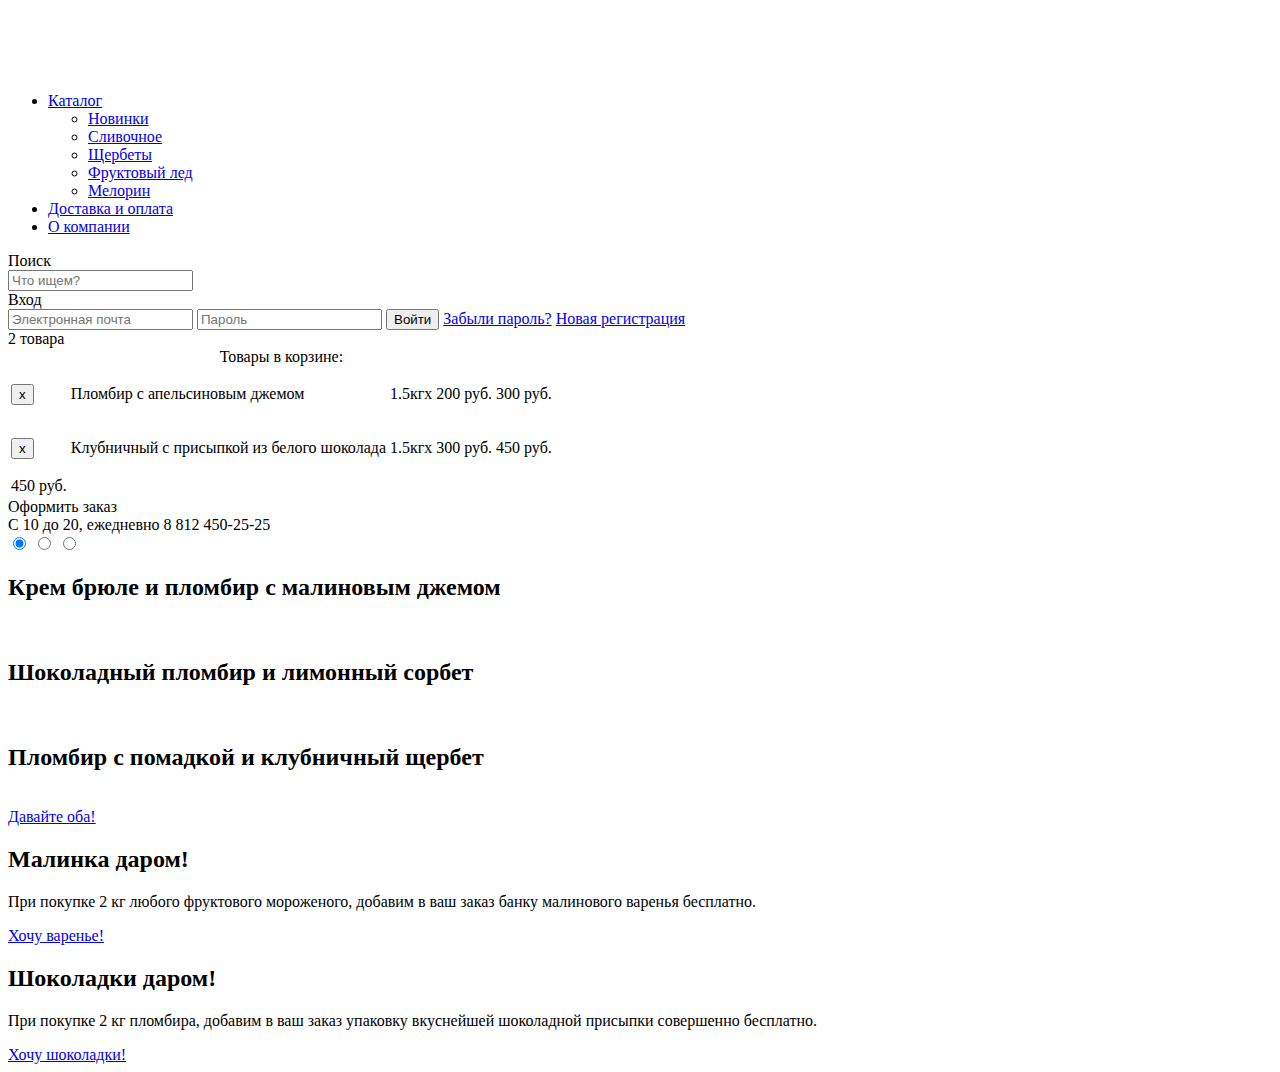
==== index.html @ b59651ff "Header" ====
<!DOCTYPE html>
<html lang="ru">
<head>

</head>
<body>
	<div class="page-wraper">
		<header class="page-header">
			<div class="page-header__logo">
				<img src="img/Logo.svg" alt="GllacyShop">
			</div>
		<nav class="main-nav">
			<ul class="main-nav__items">
				<li class="main-nav__item">
					<a href="/" class="main-nav__link">Каталог</a>
					<ul class="main-nav__popup">
						<li class="main-nav__popup-item">
							<a href="/" class="main-nav__popup-header">Новинки</a>
						</li>
						<li class="main-nav__popup-item">
							<a href="/" class="main-nav__popup-link">Сливочное</a>
						</li>
						<li class="main-nav__popup-item">
							<a href="/" class="main-nav__popup-link">Щербеты</a>
						</li>
						<li class="main-nav__popup-item">
							<a href="/" class="main-nav__popup-link">Фруктовый лед</a>
						</li>
						<li class="main-nav__popup-item">
							<a href="/" class="main-nav__popup-link">Мелорин</a>
						</li>
					</ul>
				</li>
				<li class="main-nav__item">
					<a href="/" class="main-nav__link">Доставка и оплата</a>
				</li>
				<li class="main-nav__item">
					<a href="/" class="main-nav__link">О компании</a>
				</li>
			</ul>
		</nav>

			<div class="page-header__search">
				<span class="page-header__search-label">Поиск
				</span>
				<form class="page-header__search-form" action="/" method="get">
					<input type="text" name="search-query" placeholder="Что ищем?">
				</form>
			</div>

			<div class="page-header__user">
				<div class="page-header__user-login">
					<span class="page-heade__user-label">Вход</span>
					<form class="page-header__login-form" action="/" method="post">
						<input type="email" name="email" placeholder="Электронная почта">
						<input type="password" name="password" placeholder="Пароль">
						<input class="btn page-header__login-button" type="submit" value="Войти">
						<a href="#" class="page-header__login-link">Забыли пароль?</a>
						<a href="#" class="page-header__login-link">Новая регистрация</a>
					</form>
				</div>
				<div class="page-header__user-basket">
					<span class="page-header__basket-label">2 товара</span>
					<form class="page-header__basket-form" action="/" method="post">
						<table class="page-header__basket-items">
							<caption>Товары в корзине:</caption>
							<tbody>
								<tr class="page-header__basket-item">
									<td>
										<button class="btn page-header__item-remove-btn">x</button>
									</td>
									<td>
										<p class="page-header__item-desc">Пломбир с апельсиновым джемом</p>
									</td>
									<td>
										<span class="page-header__item-amount">1.5кг</span>x
										<span class = "page-header__item-price">200 руб.</span>
									</td>
									<td class="page-header__item-sum">300 руб.</td>
								</tr>
								<tr class="page-header__basket-item">
									<td>
										<button class="btn page-header__item-remove-btn">x</button>
									</td>
									<td>
										<p class="page-header__item-desc">Клубничный с присыпкой из белого шоколада</p>
									</td>
									<td>
										<span class="page-header__item-amount">1.5кг</span>x
										<span class = "page-header__item-price">300 руб.</span>
									</td>
									<td class="page-header__item-sum">450 руб.</td>
								</tr>
							</tbody>
							<tfoot>
								<tr>
								<td>
									<span class="page-header__item-total">
										450 руб.
									</span>
								</td>
								</tr>
							</tfoot>
						</table>
						<a class="btn page-header__basket-btn">Оформить заказ</a>
					</form>
				</div>
			</div>
			<div class="page-header__contacts">	
			<span class="page-header__contacts-schedule">С 10 до 20, ежедневно</span>
			<span class="page-header__contacts-phone">8 812 450-25-25</span>
			</div>
			
		</header>
		<main class="page-content">
			<div class="promo-slider">
				<input type="radio" name="promo-slider__toogle" id="btn-1" value="0" checked>
				<input type="radio" name="promo-slider__toogle" id="btn-2" value="1">
				<input type="radio" name="promo-slider__toogle" id="btn-3" value="2">
				<div class="page-slider__controls">
					<label for="btn-1"></label>
					<label for="btn-2"></label>
					<label for="btn-3"></label>
				</div>
			<div class="promo-slider__items">
				<div class="promo-slider__item">
					<h2>Крем брюле и пломбир с малиновым джемом</h2>
					<img src="/" alt="">
				</div>
				<div class="promo-slider__item">
					<h2>Шоколадный пломбир и лимонный сорбет</h2>
					<img src="/" alt="">
				</div>
				<div class="promo-slider__item">
					<h2>Пломбир с помадкой и клубничный щербет</h2>
					<img src="/" alt="">
				</div>
				<a href="#" class="btn promo-slider__btn"> Давайте оба!</a>
				</div>
			</div>
			<section class="promo-cards">
				<div class="promo-cards__item">
				<h2 class="promo-cards__title">Малинка даром!</h2>
					<p class="promo-cards__content">При покупке 2 кг любого фруктового мороженого, добавим в ваш заказ банку малинового варенья бесплатно.</p>
					<a href="/" class="btn promo-cards__link">Хочу варенье!</a>
				</div>
				<div class="promo-cards__item">
					<h2 class="promo-cards__title">Шоколадки даром!</h2>
					<p class="promo-cards__content">При покупке 2 кг пломбира, добавим в ваш заказ упаковку вкуснейшей шоколадной присыпки совершенно бесплатно.</p>
					<a href="/" class="btn promo-cards__link">Хочу шоколадки!</a>
				</div>
				</section>
				<section class="promo-hits">
					<div class="promo-hits__item"></div>
					<div class="promo-hits__item"></div>
					<div class="promo-hits__item"></div>
					<div class="promo-hits__item"></div>
				</section>

		</main>
		<footer class="page-footer"></footer>
	</div>
	
</body>
</html>
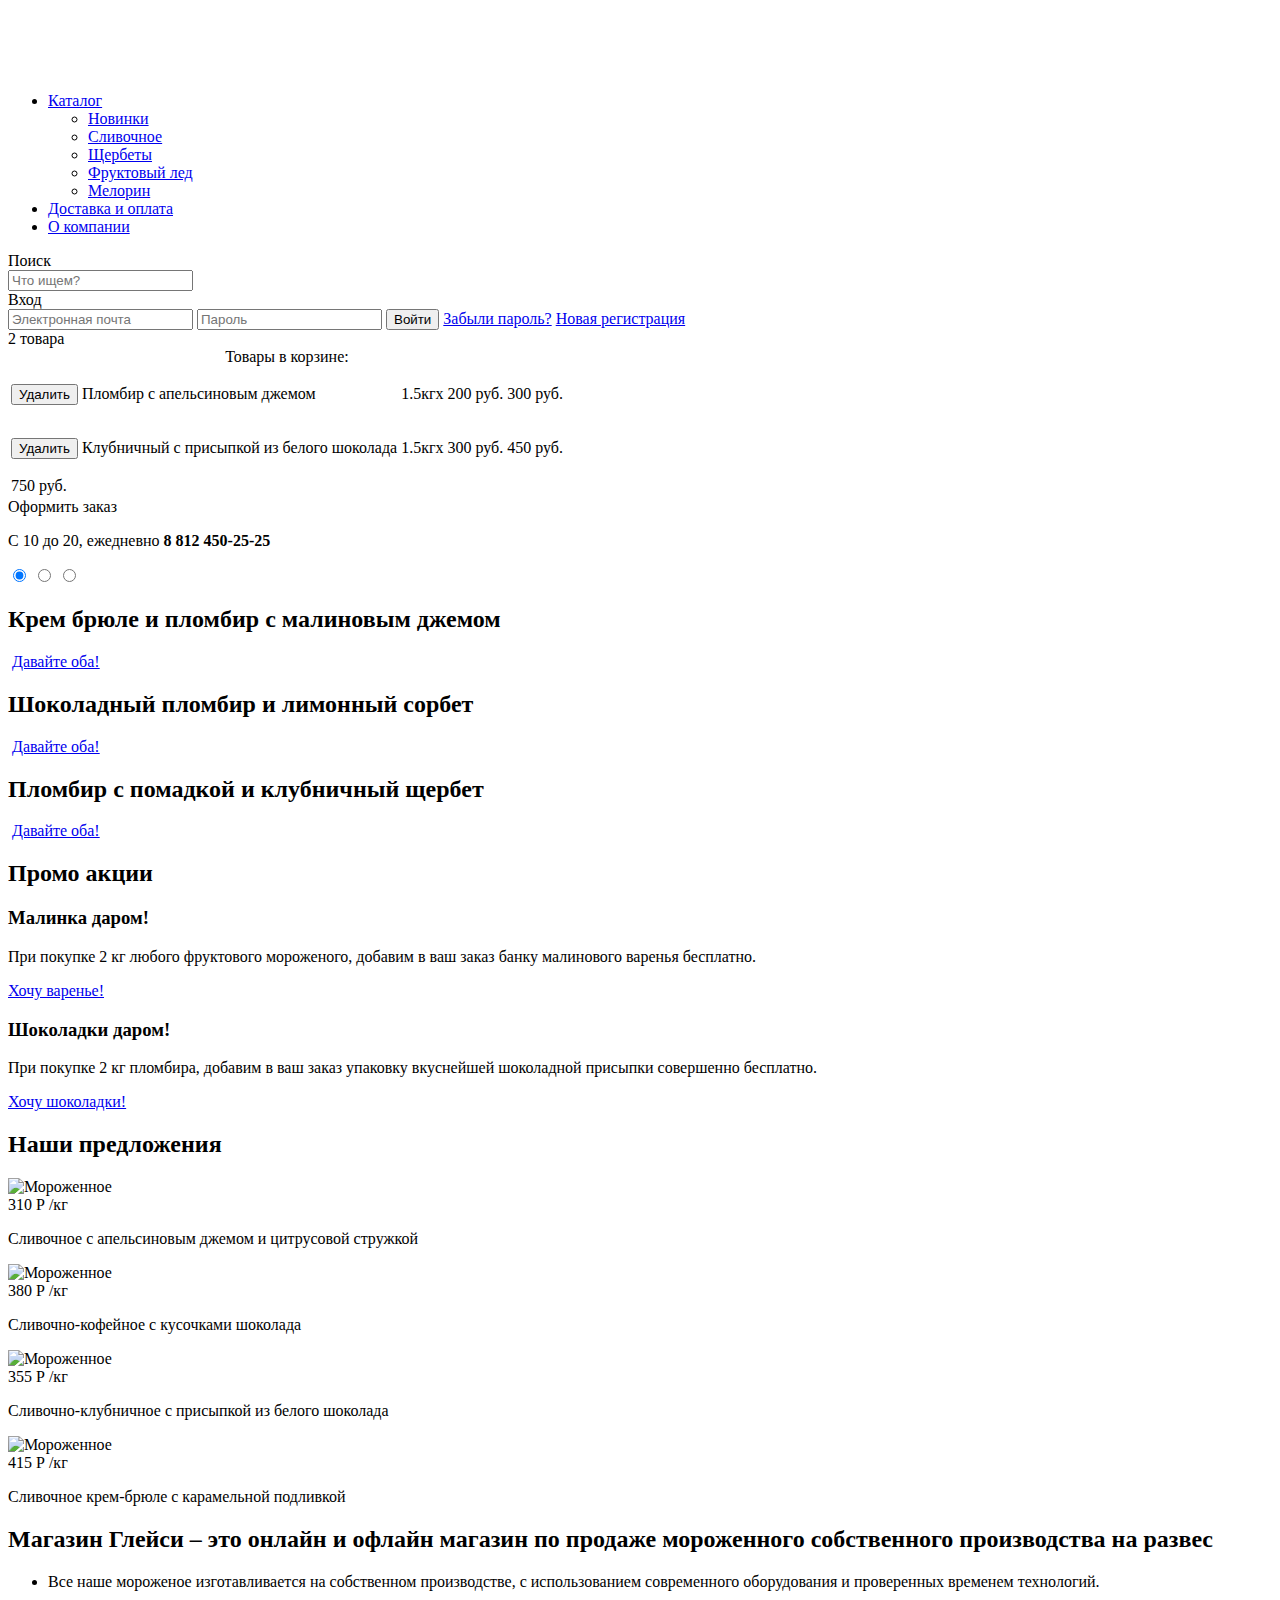
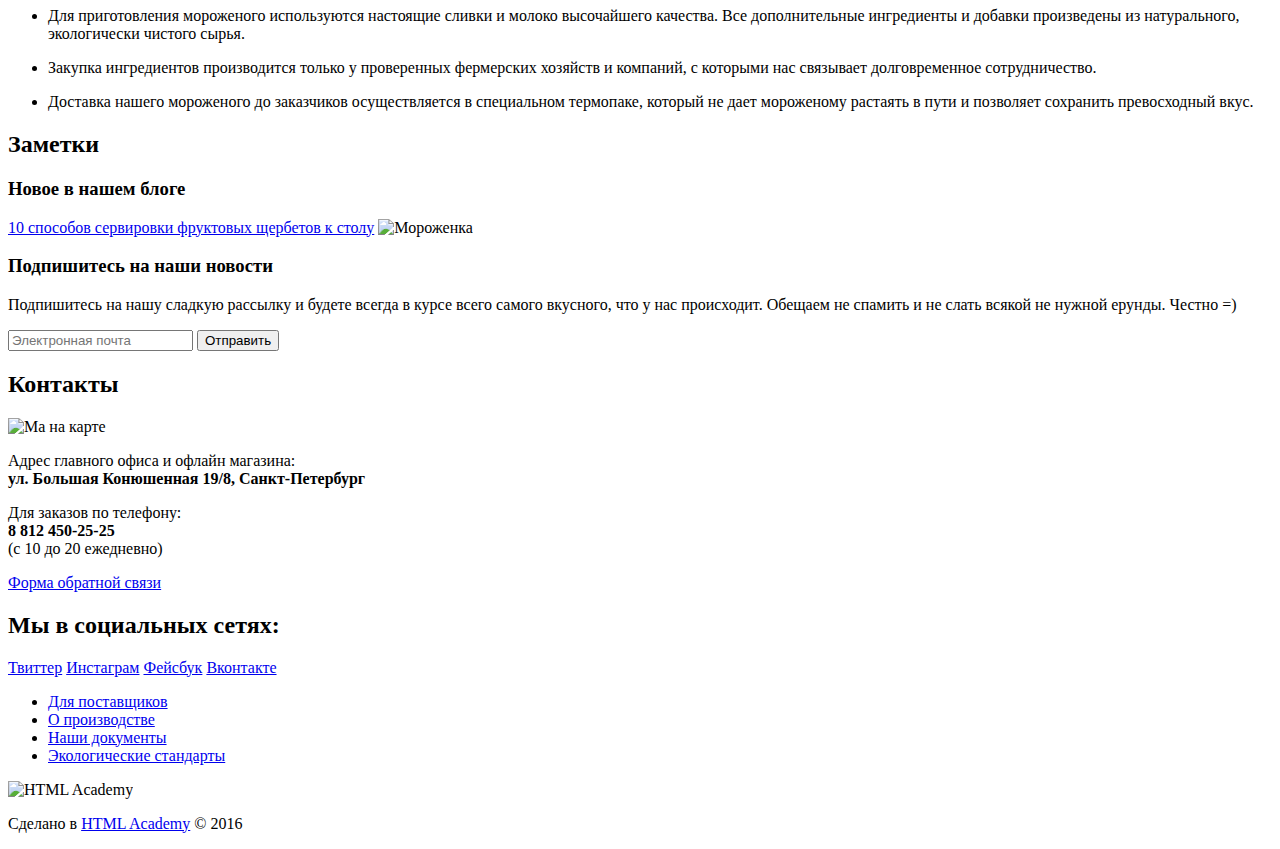
==== commit 5a9f50f8: "Сверстана главная страница" ====
--- a/index.html
+++ b/index.html
@@ -43,7 +43,7 @@
 			<div class="page-header__search">
 				<span class="page-header__search-label">Поиск
 				</span>
-				<form class="page-header__search-form" action="/" method="get">
+				<form class="page-header__search-form" id="search-form" action="/" method="get">
 					<input type="text" name="search-query" placeholder="Что ищем?">
 				</form>
 			</div>
@@ -51,7 +51,7 @@
 			<div class="page-header__user">
 				<div class="page-header__user-login">
 					<span class="page-heade__user-label">Вход</span>
-					<form class="page-header__login-form" action="/" method="post">
+					<form class="page-header__login-form" id="login-form" action="/" method="post">
 						<input type="email" name="email" placeholder="Электронная почта">
 						<input type="password" name="password" placeholder="Пароль">
 						<input class="btn page-header__login-button" type="submit" value="Войти">
@@ -61,13 +61,14 @@
 				</div>
 				<div class="page-header__user-basket">
 					<span class="page-header__basket-label">2 товара</span>
-					<form class="page-header__basket-form" action="/" method="post">
+						<div class="page-header__basket-popup">
+					
 						<table class="page-header__basket-items">
-							<caption>Товары в корзине:</caption>
+							<caption class="visually-hidden">Товары в корзине:</caption>
 							<tbody>
 								<tr class="page-header__basket-item">
 									<td>
-										<button class="btn page-header__item-remove-btn">x</button>
+										<button class="btn page-header__item-remove-btn">Удалить</button>
 									</td>
 									<td>
 										<p class="page-header__item-desc">Пломбир с апельсиновым джемом</p>
@@ -80,7 +81,7 @@
 								</tr>
 								<tr class="page-header__basket-item">
 									<td>
-										<button class="btn page-header__item-remove-btn">x</button>
+										<button class="btn page-header__item-remove-btn">Удалить</button>
 									</td>
 									<td>
 										<p class="page-header__item-desc">Клубничный с присыпкой из белого шоколада</p>
@@ -94,21 +95,23 @@
 							</tbody>
 							<tfoot>
 								<tr>
-								<td>
+								<td colspan = "4">
 									<span class="page-header__item-total">
-										450 руб.
+										750 руб.
 									</span>
 								</td>
 								</tr>
 							</tfoot>
 						</table>
-						<a class="btn page-header__basket-btn">Оформить заказ</a>
-					</form>
-				</div>
-			</div>
+						<a class="btn page-header__basket-btn" hred="/">Оформить заказ</a>
+					</div>
+				</div>
+			</div>
+
+
+
 			<div class="page-header__contacts">	
-			<span class="page-header__contacts-schedule">С 10 до 20, ежедневно</span>
-			<span class="page-header__contacts-phone">8 812 450-25-25</span>
+			<p>С 10 до 20, ежедневно <b>8 812 450-25-25</b></p>
 			</div>
 			
 		</header>
@@ -126,40 +129,172 @@
 				<div class="promo-slider__item">
 					<h2>Крем брюле и пломбир с малиновым джемом</h2>
 					<img src="/" alt="">
+					<a href="#" class="btn promo-slider__btn">Давайте оба!</a>
 				</div>
 				<div class="promo-slider__item">
 					<h2>Шоколадный пломбир и лимонный сорбет</h2>
 					<img src="/" alt="">
+					<a href="#" class="btn promo-slider__btn">Давайте оба!</a>
 				</div>
 				<div class="promo-slider__item">
 					<h2>Пломбир с помадкой и клубничный щербет</h2>
 					<img src="/" alt="">
-				</div>
-				<a href="#" class="btn promo-slider__btn"> Давайте оба!</a>
-				</div>
-			</div>
-			<section class="promo-cards">
-				<div class="promo-cards__item">
-				<h2 class="promo-cards__title">Малинка даром!</h2>
-					<p class="promo-cards__content">При покупке 2 кг любого фруктового мороженого, добавим в ваш заказ банку малинового варенья бесплатно.</p>
-					<a href="/" class="btn promo-cards__link">Хочу варенье!</a>
-				</div>
-				<div class="promo-cards__item">
-					<h2 class="promo-cards__title">Шоколадки даром!</h2>
-					<p class="promo-cards__content">При покупке 2 кг пломбира, добавим в ваш заказ упаковку вкуснейшей шоколадной присыпки совершенно бесплатно.</p>
-					<a href="/" class="btn promo-cards__link">Хочу шоколадки!</a>
+					<a href="#" class="btn promo-slider__btn">Давайте оба!</a>
+				</div>
+			
+				</div>
+			</div>
+
+
+			<section class="promo-cards clearfix">
+				<h2 class="visually-hidden">Промо акции</h2>
+
+				<div class="promo-cards__item promo-cards__item--left promo-cards__item--razz">
+					<div class="promo-cards__item-wrap">
+						<h3>Малинка даром!</h3>
+						<p class="promo-cards__content">При покупке 2 кг любого фруктового мороженого, добавим в ваш заказ банку малинового варенья бесплатно.</p>
+						<a href="/" class="btn promo-cards__link">Хочу варенье!</a>
+					</div>
+				</div>
+				<div class="promo-cards__item promo-cards__item--right promo-cards__item--chcolate">
+					<div class="promo-cards__item-wrap">
+						<h3>Шоколадки даром!</h3>
+						<p class="promo-cards__content">При покупке 2 кг пломбира, добавим в ваш заказ упаковку вкуснейшей шоколадной присыпки совершенно бесплатно.</p>
+						<a href="/" class="btn promo-cards__link">Хочу шоколадки!</a>
+					</div>
 				</div>
 				</section>
 				<section class="promo-hits">
-					<div class="promo-hits__item"></div>
-					<div class="promo-hits__item"></div>
-					<div class="promo-hits__item"></div>
-					<div class="promo-hits__item"></div>
-				</section>
-
+					<h2 class="visually-hidden">Наши предложения</h2>
+					<div class="promo-hits__item promo-hits__item--hit">
+						<div class="promo-hits__img-wrap">
+							<img src="/" alt="Мороженное">
+						</div>
+						<div class="promo-hits__price">
+							<span class="promo-hits__cost">310 Р</span>
+							<span class="promo-hits__amount">/кг</span>
+							<p>Сливочное с апельсиновым джемом и цитрусовой стружкой</p>
+						</div>
+					</div>
+
+					<div class="promo-hits__item promo-hits__item--hit">
+						<div class="promo-hits__img-wrap">
+							<img src="/" alt="Мороженное">
+						</div>
+						<div class="promo-hits__price">
+							<span class="promo-hits__cost">380 Р</span>
+							<span class="promo-hits__amount">/кг</span>
+							<p>Сливочно-кофейное с кусочками шоколада</p>
+						</div>
+					</div>
+
+					<div class="promo-hits__item promo-hits__item--hit">
+						<div class="promo-hits__img-wrap">
+							<img src="/" alt="Мороженное">
+						</div>
+						<div class="promo-hits__price">
+							<span class="promo-hits__cost">355 Р</span>
+							<span class="promo-hits__amount">/кг</span>
+							<p>Сливочно-клубничное с присыпкой из белого шоколада</p>
+						</div>
+					</div>
+
+					<div class="promo-hits__item promo-hits__item--hit">
+						<div class="promo-hits__img-wrap">
+							<img src="/" alt="Мороженное">
+						</div>
+						<div class="promo-hits__price">
+							<span class="promo-hits__cost">415 Р</span>
+							<span class="promo-hits__amount">/кг</span>
+							<p>Сливочное крем-брюле с карамельной подливкой</p>
+						</div>
+					</div>
+				</section>
+				<section class="about-shop">
+					<h2>Магазин Глейси – это онлайн и офлайн магазин по продаже мороженного собственного производства на развес</h2>
+					<ul class="about-shop__items">
+						<li class="about-shop__item about-shop__item--icecream">
+							<p>Все наше мороженое изготавливается на собственном производстве, с использованием современного оборудования и проверенных временем технологий.</p>
+						</li>
+						<li class="about-shop__item about-shop__item--leaf">
+							<p>Для приготовления мороженого используются настоящие сливки и молоко высочайшего качества. Все дополнительные ингредиенты и добавки произведены из натурального, экологически чистого сырья. </p>
+						</li>
+						<li class="about-shop__item about-shop__item--cow">
+							<p>Закупка ингредиентов  производится только у проверенных фермерских хозяйств и компаний, с которыми нас связывает долговременное сотрудничество.</p>
+						</li>
+						<li class="about-shop__item about-shop__item--temp">
+							<p>Доставка нашего мороженого до заказчиков осуществляется в специальном термопаке, который не дает мороженому растаять в пути и позволяет сохранить превосходный вкус.</p>
+						</li>
+						
+					</ul>
+					
+				</section>
+				<section class="notes clearfix">
+					<h2 class="visually-hidden">Заметки</h2>
+					<div class="notes__note-item notes__note-item--left">
+						<h3 class="notes__note-title">Новое в нашем блоге</h3>
+							<a class="notes__note-link" href="/">10 способов сервировки фруктовых щербетов к столу</a>
+							<img class="notes__note-img" src="/" alt="Мороженка">
+					</div>
+					<div class="notes__note-item notes__note-item--right notes__note-item--subscribe">
+						<div class="notes__item-wrap">
+							<form class="notes__subscribe-form" id="subscribe-form" action="/" method="get">
+								<h3 class="notes__note-title visually-hidden">Подпишитесь на наши новости</h3>
+									<p>Подпишитесь на нашу сладкую рассылку и будете всегда в курсе всего самого вкусного, что у нас происходит. Обещаем не спамить и не слать всякой не нужной ерунды. Честно =)</p>
+									<input type="email" name="email" placeholder="Электронная почта">
+									<input class="btn notes__subscribe-btn" type="submit" value="Отправить">
+							</form>
+						</div>
+					</div>
+				</section>
+				<section class="contacts">
+				<h2 class="visually-hidden">Контакты</h2>
+					<img class="contacts__map" src="/" alt="Ма на карте">
+					<div class="contacts__address">
+						<p>Адрес главного офиса и офлайн магазина:<br>
+						<b>ул. Большая Конюшенная 19/8, Санкт-Петербург</b>
+						</p>
+						<p>Для заказов по телефону:<br>
+						<b>8 812 450-25-25</b><br>
+						(с 10 до 20 ежедневно)
+						</p>
+						<a class="btn contacts__address-btn" href="/">Форма обратной связи</a>
+						</div>
+				</section>
 		</main>
-		<footer class="page-footer"></footer>
-	</div>
-	
-</body>
+		<footer class="page-footer">
+			<section class="social">
+				<h2 class="visually-hidden">Мы в социальных сетях:</h2>
+					<a class="social__btn social__btn--tw" href="http://twitter.com">Твиттер</a>
+					<a class="social__btn social__btn--inst" href="https://www.instagram.com">Инстаграм</a>
+					<a class="social__btn social__btn--fb" href="http://facebook.com">Фейсбук</a>
+					<a class="social__btn social__btn--vk" href="http://vk.com">Вконтакте</a>
+			</section>
+				<div class="page-footer__nav">
+					<ul class="page-footer__nav-items">
+						<li class="page-footer__nav-item page-footer__nav-item--partners">
+							<a href="#">Для поставщиков</a>
+						</li>
+						<li class="page-footer__nav-item">
+							<a href="#">О производстве</a>
+						</li>
+						<li class="page-footer__nav-item">
+							<a href="#">Наши документы</a>
+						</li>
+						<li class="page-footer__nav-item">
+							<a href="#">Экологические стандарты</a>
+						</li>
+					</ul>
+				</div>
+				<div class="page-footer__copyright">
+					<img class="page-footer__copyright-logo" src="/" alt="HTML Academy">
+						<p>
+						Сделано в <a href="https://htmlacademy.ru">HTML Academy</a> © 2016
+						</p>
+				</div>
+
+		</footer>
+		</div>
+							
+	</body>
 </html>
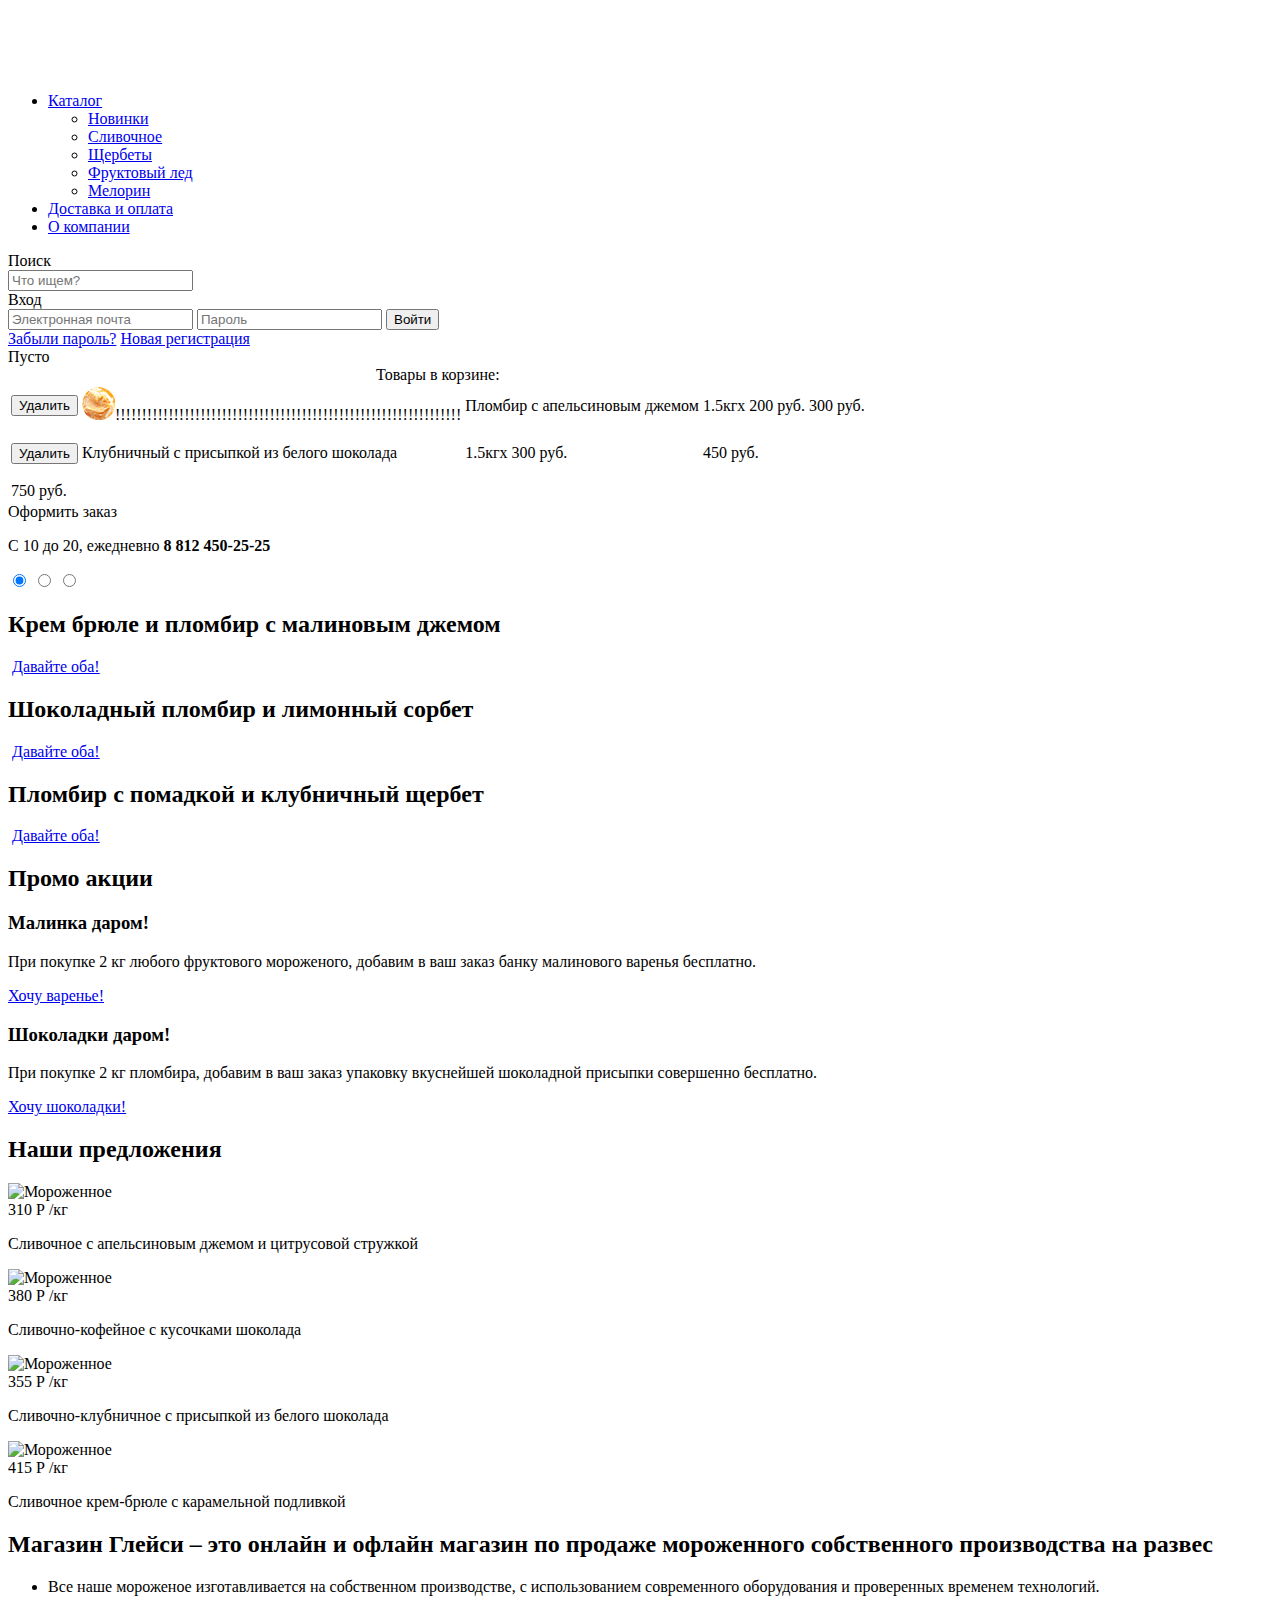
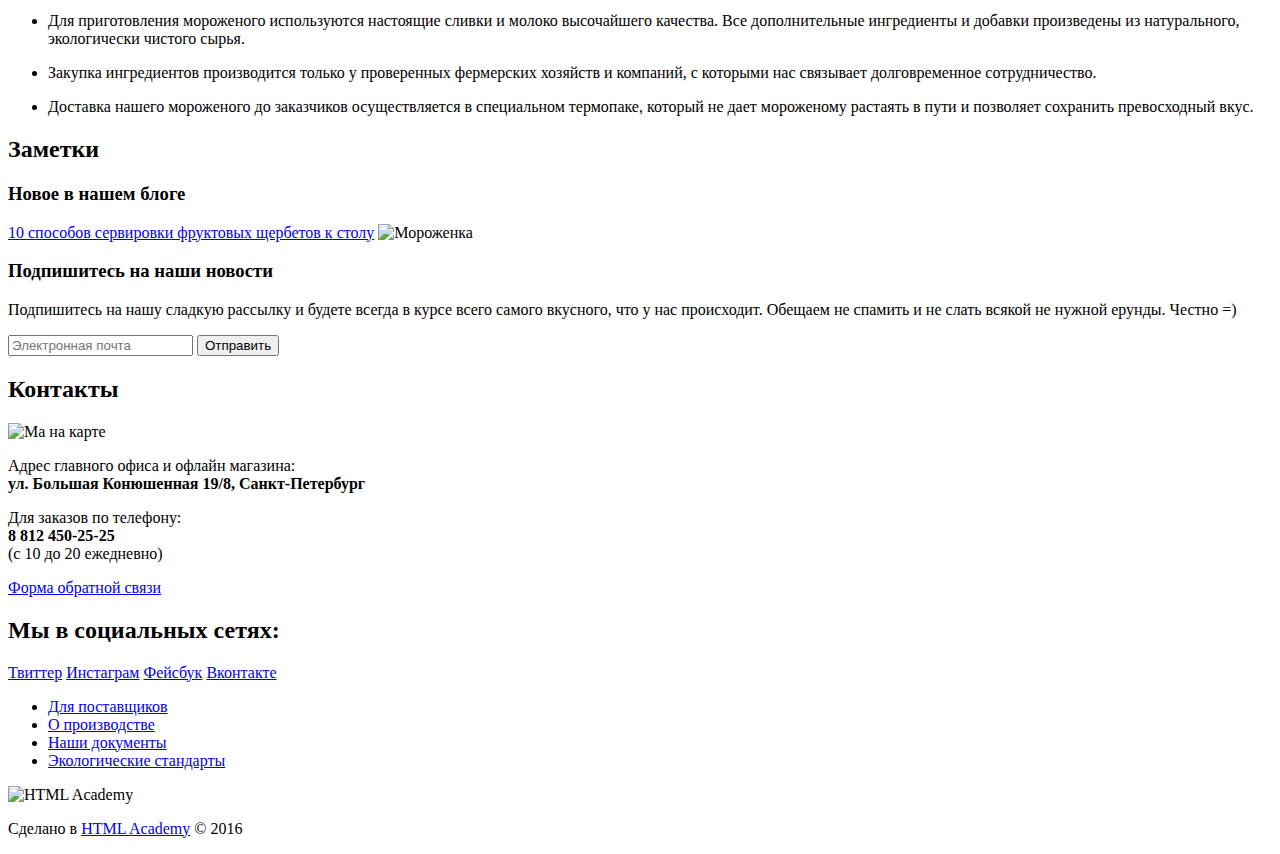
==== commit 7e420ec6: "Правки в index" ====
--- a/index.html
+++ b/index.html
@@ -1,7 +1,9 @@
 <!DOCTYPE html>
 <html lang="ru">
 <head>
-
+	<meta charset="utf-8">
+	<title>Gllacy</title>
+	<link rel="stylesheet" href="css/style.css">
 </head>
 <body>
 	<div class="page-wraper">
@@ -12,7 +14,7 @@
 		<nav class="main-nav">
 			<ul class="main-nav__items">
 				<li class="main-nav__item">
-					<a href="/" class="main-nav__link">Каталог</a>
+					<a href="/catalog.html" class="main-nav__link">Каталог</a>
 					<ul class="main-nav__popup">
 						<li class="main-nav__popup-item">
 							<a href="/" class="main-nav__popup-header">Новинки</a>
@@ -50,29 +52,31 @@
 
 			<div class="page-header__user">
 				<div class="page-header__user-login">
-					<span class="page-heade__user-label">Вход</span>
-					<form class="page-header__login-form" id="login-form" action="/" method="post">
+					<span class="page-header__label page-header__label--login">Вход</span>
+					<form class="login-form" id="login-form" action="/" method="post">
 						<input type="email" name="email" placeholder="Электронная почта">
 						<input type="password" name="password" placeholder="Пароль">
-						<input class="btn page-header__login-button" type="submit" value="Войти">
-						<a href="#" class="page-header__login-link">Забыли пароль?</a>
-						<a href="#" class="page-header__login-link">Новая регистрация</a>
+						<input class="btn" type="submit" value="Войти">
+						<div class="login-form__link-items">
+						<a class="login-form__link-item" href="#">Забыли пароль?</a>
+						<a class="login-form__link-item" href="#">Новая регистрация</a>
+						</div>
 					</form>
 				</div>
 				<div class="page-header__user-basket">
-					<span class="page-header__basket-label">2 товара</span>
+					<span class="page-header__label page-header__label--basket">Пусто</span>
 						<div class="page-header__basket-popup">
-					
-						<table class="page-header__basket-items">
+						<table class="basket-table">
 							<caption class="visually-hidden">Товары в корзине:</caption>
 							<tbody>
-								<tr class="page-header__basket-item">
-									<td>
-										<button class="btn page-header__item-remove-btn">Удалить</button>
-									</td>
-									<td>
-										<p class="page-header__item-desc">Пломбир с апельсиновым джемом</p>
-									</td>
+								<tr class="basket-table__item">
+									<td class="basket-table__col-control">
+										<button class="basket-table__btn basket-table__btn--remove">Удалить</button>
+									</td>
+									<td class="basket-table__col-preview">
+										<img src="img/basket-icon-1.jpg" alt="Пломбир с апельсиновым джемом">!!!!!!!!!!!!!!!!!!!!!!!!!!!!!!!!!!!!!!!!!!!!!!!!!!!!!!!!!!!!!!!!!
+									</td>
+									<td class="basket-table__col-label">Пломбир с апельсиновым джемом</td>
 									<td>
 										<span class="page-header__item-amount">1.5кг</span>x
 										<span class = "page-header__item-price">200 руб.</span>
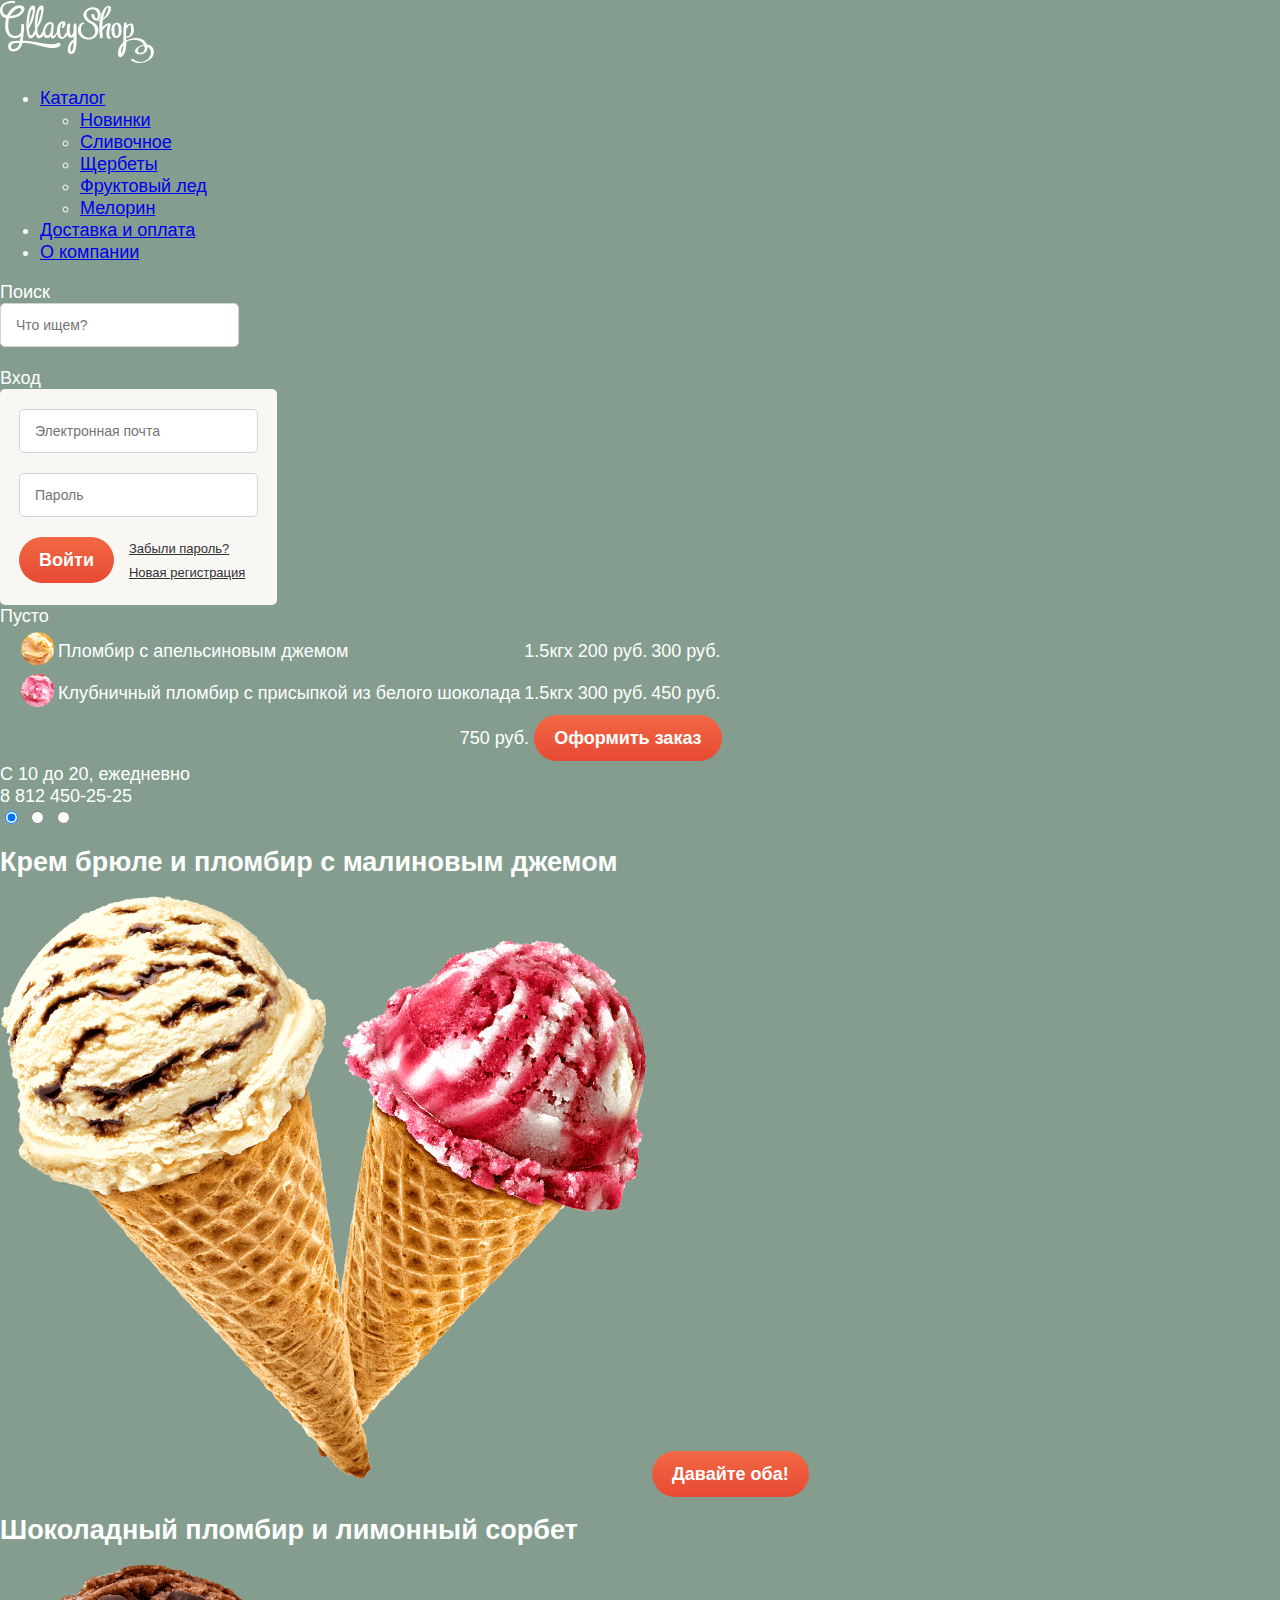
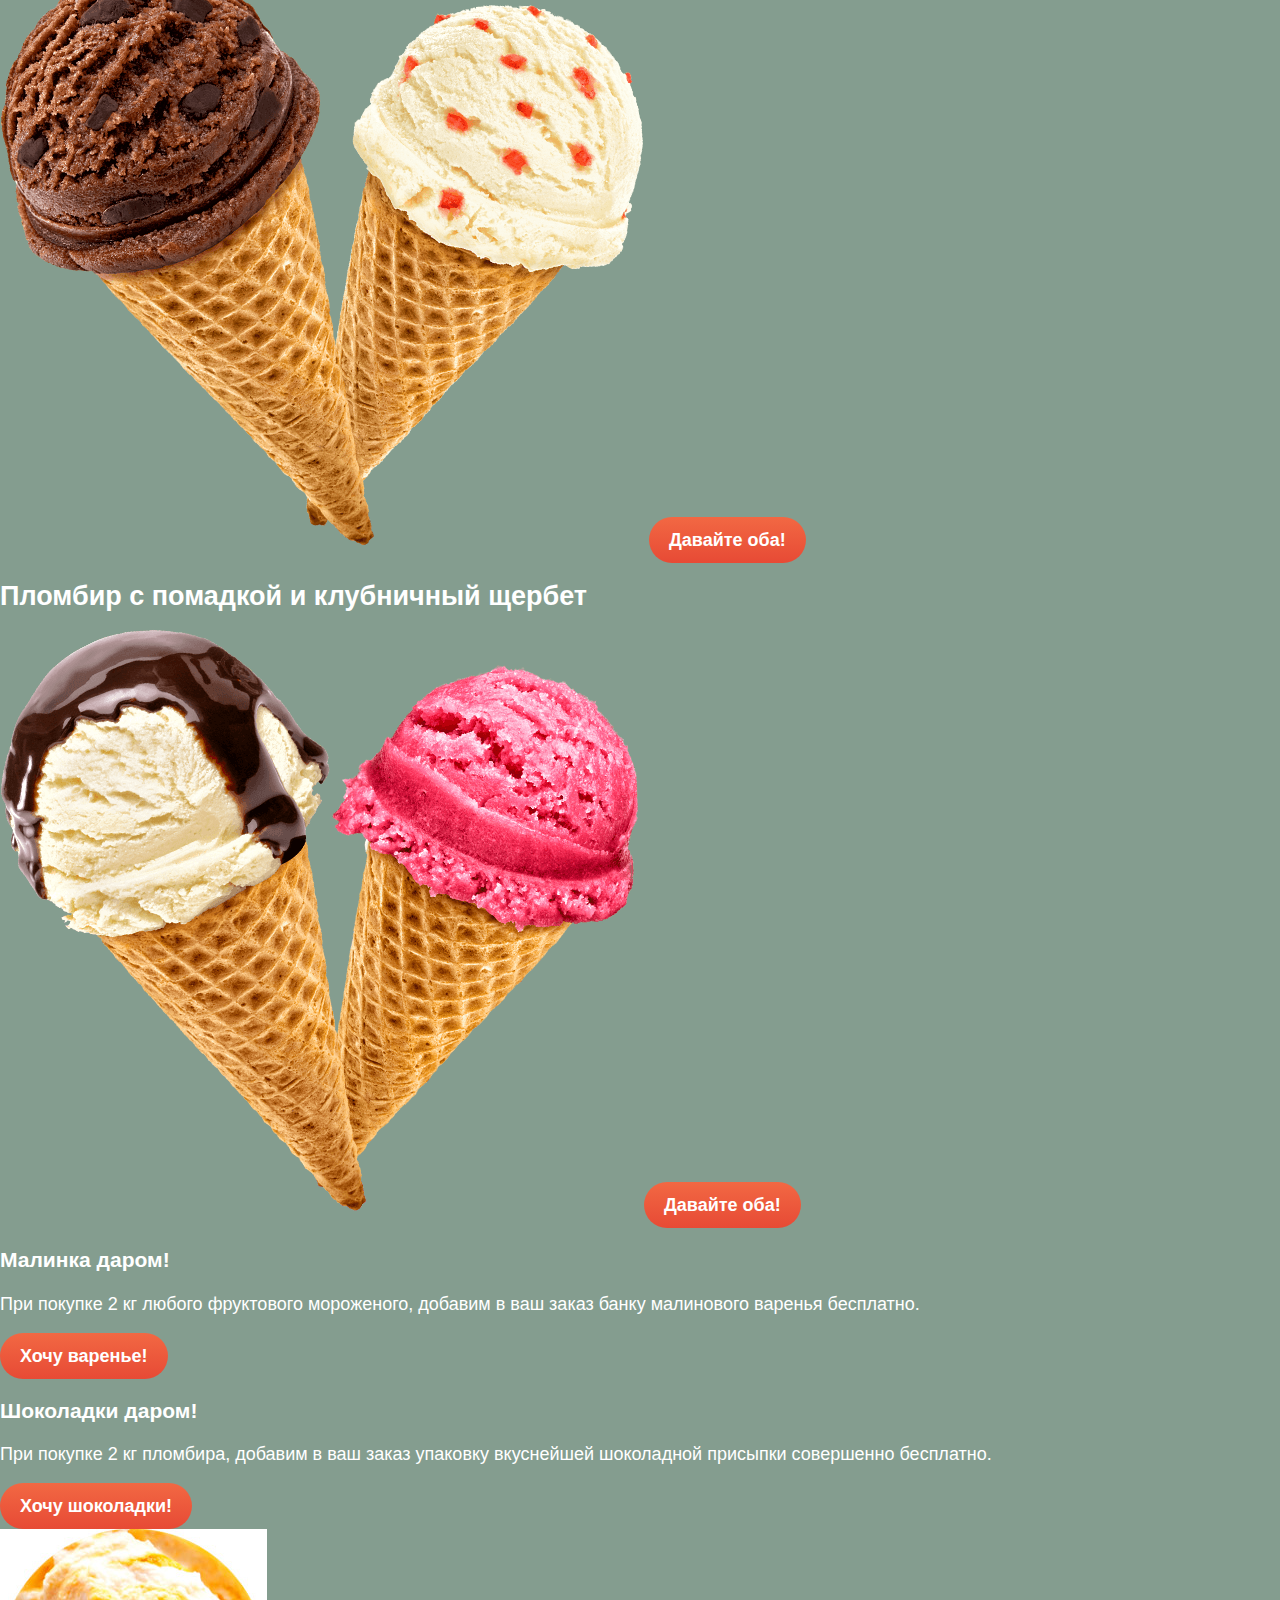
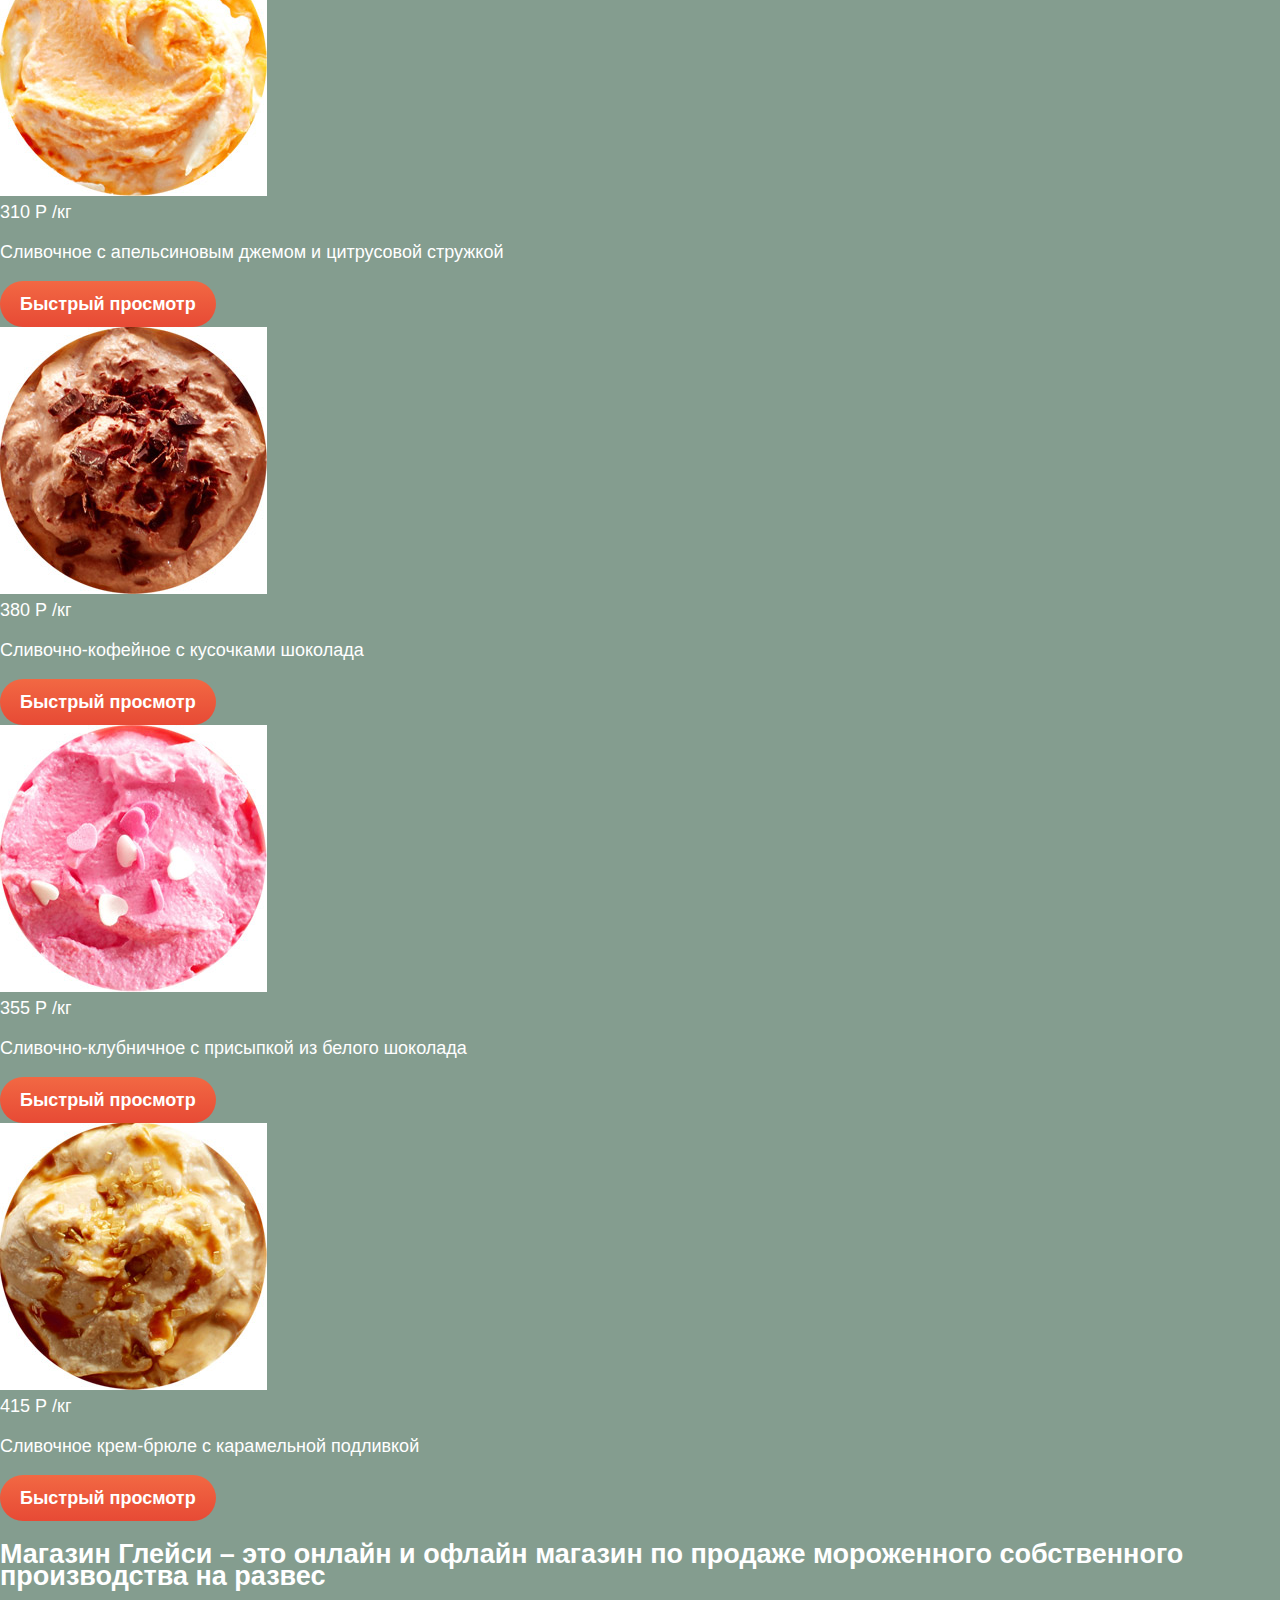
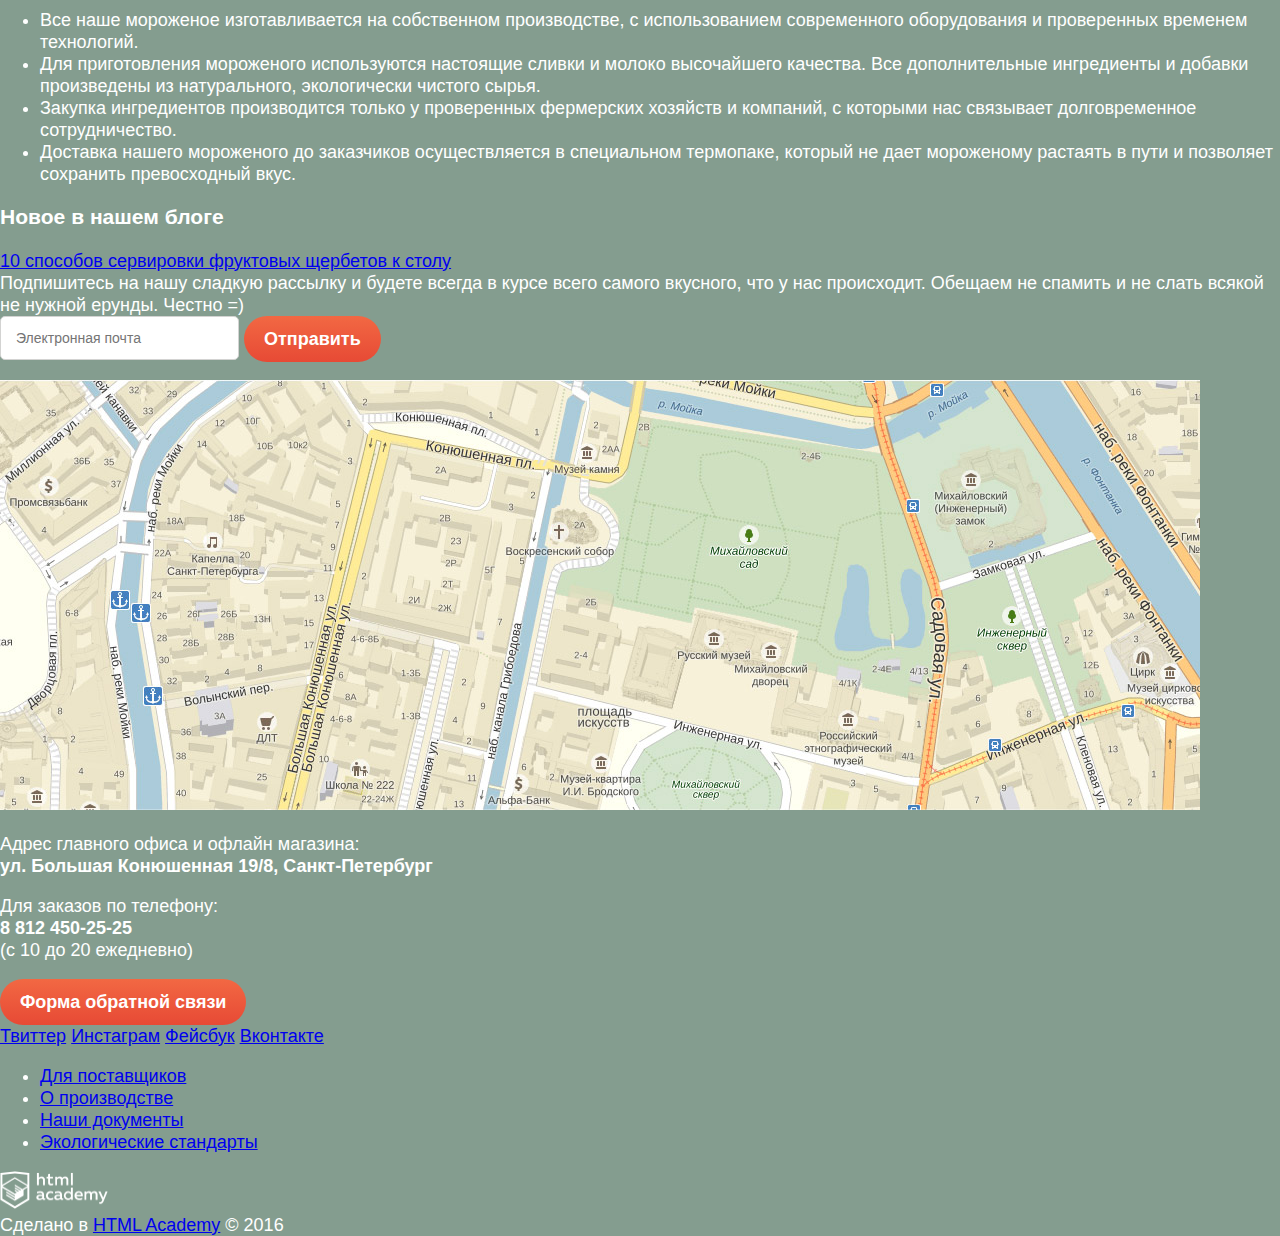
==== commit 0f27a7d1: "style.css" ====
--- a/index.html
+++ b/index.html
@@ -74,40 +74,48 @@
 										<button class="basket-table__btn basket-table__btn--remove">Удалить</button>
 									</td>
 									<td class="basket-table__col-preview">
-										<img src="img/basket-icon-1.jpg" alt="Пломбир с апельсиновым джемом">!!!!!!!!!!!!!!!!!!!!!!!!!!!!!!!!!!!!!!!!!!!!!!!!!!!!!!!!!!!!!!!!!
+										<img src="img/basket-icon-1.png" alt="Пломбир с апельсиновым джемом">
 									</td>
 									<td class="basket-table__col-label">Пломбир с апельсиновым джемом</td>
-									<td>
-										<span class="page-header__item-amount">1.5кг</span>x
-										<span class = "page-header__item-price">200 руб.</span>
-									</td>
-									<td class="page-header__item-sum">300 руб.</td>
+									<td class="basket-table__col-price">
+										<span class="basket-table__amount">1.5кг</span>x
+										<span class = "basket-table__price">200 руб.</span>
+									</td>
+									<td class="basket-table__col-sum">
+										<span class="basket-table__sum">300 руб.</span>
+									</td>
 								</tr>
-								<tr class="page-header__basket-item">
-									<td>
-										<button class="btn page-header__item-remove-btn">Удалить</button>
-									</td>
-									<td>
-										<p class="page-header__item-desc">Клубничный с присыпкой из белого шоколада</p>
-									</td>
-									<td>
-										<span class="page-header__item-amount">1.5кг</span>x
-										<span class = "page-header__item-price">300 руб.</span>
-									</td>
-									<td class="page-header__item-sum">450 руб.</td>
+								<tr class="basket-table__item">
+									<td class="basket-table__col-control">
+										<button class="basket-table__btn basket-table__btn--remove">Удалить</button>
+									</td>
+
+									<td class="basket-table__col-preview">
+										<img src="img/basket-icon-2.png" alt="Клубничный пломбир с присыпкой из белого шоколада">
+									</td>
+									<td class="basket-table__col-label">
+										Клубничный пломбир с присыпкой из белого шоколада
+									</td>
+									<td class="basket-table__col-price">
+										<span class="basket-table__amount">1.5кг</span>x
+										<span class = "basket-table__price">300 руб.</span>
+									</td>
+									<td class="basket-table__col-sum">
+										<span class="basket-table__sum">450 руб.</span>
+									</td>
 								</tr>
 							</tbody>
 							<tfoot>
-								<tr>
-								<td colspan = "4">
-									<span class="page-header__item-total">
+								<tr class="basket-table__item basket-table__item--total">
+								<td colspan = "5">
+									<span class="basket-table__total">
 										750 руб.
 									</span>
+									<a class="btn" href="/">Оформить заказ</a>
 								</td>
 								</tr>
 							</tfoot>
 						</table>
-						<a class="btn page-header__basket-btn" hred="/">Оформить заказ</a>
 					</div>
 				</div>
 			</div>
@@ -115,10 +123,11 @@
 
 
 			<div class="page-header__contacts">	
-			<p>С 10 до 20, ежедневно <b>8 812 450-25-25</b></p>
-			</div>
-			
+				<div class="page-header__contacts-days">С 10 до 20, ежедневно</div>
+				<div class="page-header__contacts-tel">8 812 450-25-25</div>
+			</div>
 		</header>
+
 		<main class="page-content">
 			<div class="promo-slider">
 				<input type="radio" name="promo-slider__toogle" id="btn-1" value="0" checked>
@@ -132,140 +141,161 @@
 			<div class="promo-slider__items">
 				<div class="promo-slider__item">
 					<h2>Крем брюле и пломбир с малиновым джемом</h2>
-					<img src="/" alt="">
+					<img src="img/slide-1.png" width="647" height="584" alt="Крем брюле и пломбир с малиновым джемом">
 					<a href="#" class="btn promo-slider__btn">Давайте оба!</a>
 				</div>
 				<div class="promo-slider__item">
 					<h2>Шоколадный пломбир и лимонный сорбет</h2>
-					<img src="/" alt="">
+					<img src="img/slide-2.png" width="644" height="582" alt="Шоколадный пломбир и лимонный сорбет">
 					<a href="#" class="btn promo-slider__btn">Давайте оба!</a>
 				</div>
+
 				<div class="promo-slider__item">
 					<h2>Пломбир с помадкой и клубничный щербет</h2>
-					<img src="/" alt="">
+					<img src="img/slide-3.png" width="639" height="582" alt="Пломбир с помадкой и клубничный щербет">
 					<a href="#" class="btn promo-slider__btn">Давайте оба!</a>
 				</div>
-			
-				</div>
-			</div>
-
-
-			<section class="promo-cards clearfix">
+			</div>
+		</div>
+			<section class="promo-cards">
 				<h2 class="visually-hidden">Промо акции</h2>
-
-				<div class="promo-cards__item promo-cards__item--left promo-cards__item--razz">
-					<div class="promo-cards__item-wrap">
+				<div class="promo-cards__item promo-cards__item--razz">
+					<div class="promo-cards__item-content">
 						<h3>Малинка даром!</h3>
-						<p class="promo-cards__content">При покупке 2 кг любого фруктового мороженого, добавим в ваш заказ банку малинового варенья бесплатно.</p>
-						<a href="/" class="btn promo-cards__link">Хочу варенье!</a>
-					</div>
-				</div>
-				<div class="promo-cards__item promo-cards__item--right promo-cards__item--chcolate">
-					<div class="promo-cards__item-wrap">
+						<p>При покупке 2 кг любого фруктового мороженого, добавим в ваш заказ банку малинового варенья бесплатно.</p>
+						<a href="/" class="btn">Хочу варенье!</a>
+					</div>
+				</div>
+
+				<div class="promo-cards__item promo-cards__item--chcolate">
+					<div class="promo-cards__item-content">
 						<h3>Шоколадки даром!</h3>
-						<p class="promo-cards__content">При покупке 2 кг пломбира, добавим в ваш заказ упаковку вкуснейшей шоколадной присыпки совершенно бесплатно.</p>
-						<a href="/" class="btn promo-cards__link">Хочу шоколадки!</a>
-					</div>
-				</div>
-				</section>
+						<p>При покупке 2 кг пломбира, добавим в ваш заказ упаковку вкуснейшей шоколадной присыпки совершенно бесплатно.</p>
+						<a href="/" class="btn">Хочу шоколадки!</a>
+					</div>
+				</div>
+				</section>
+
 				<section class="promo-hits">
 					<h2 class="visually-hidden">Наши предложения</h2>
-					<div class="promo-hits__item promo-hits__item--hit">
-						<div class="promo-hits__img-wrap">
-							<img src="/" alt="Мороженное">
-						</div>
-						<div class="promo-hits__price">
-							<span class="promo-hits__cost">310 Р</span>
-							<span class="promo-hits__amount">/кг</span>
-							<p>Сливочное с апельсиновым джемом и цитрусовой стружкой</p>
-						</div>
-					</div>
-
-					<div class="promo-hits__item promo-hits__item--hit">
-						<div class="promo-hits__img-wrap">
-							<img src="/" alt="Мороженное">
-						</div>
-						<div class="promo-hits__price">
-							<span class="promo-hits__cost">380 Р</span>
-							<span class="promo-hits__amount">/кг</span>
-							<p>Сливочно-кофейное с кусочками шоколада</p>
-						</div>
-					</div>
-
-					<div class="promo-hits__item promo-hits__item--hit">
-						<div class="promo-hits__img-wrap">
-							<img src="/" alt="Мороженное">
-						</div>
-						<div class="promo-hits__price">
-							<span class="promo-hits__cost">355 Р</span>
-							<span class="promo-hits__amount">/кг</span>
-							<p>Сливочно-клубничное с присыпкой из белого шоколада</p>
-						</div>
-					</div>
-
-					<div class="promo-hits__item promo-hits__item--hit">
-						<div class="promo-hits__img-wrap">
-							<img src="/" alt="Мороженное">
-						</div>
-						<div class="promo-hits__price">
-							<span class="promo-hits__cost">415 Р</span>
-							<span class="promo-hits__amount">/кг</span>
-							<p>Сливочное крем-брюле с карамельной подливкой</p>
-						</div>
-					</div>
-				</section>
+					<div class="promo-hits__items">
+						<div class="product-item product-item--hit">
+							<div class="product-item__img-wrap">
+								<img class="product-item__img" src="img/ice-cream-1.jpg" width="267"  height="267" alt="Мороженное">
+							</div>
+							<div class="promo-hits__price">
+								<span class="promo-hits__cost">310 Р</span>
+								<span class="promo-hits__amount">/кг</span>
+							</div>
+							<p class="product-item__desc">Сливочное с апельсиновым джемом и цитрусовой стружкой</p>
+							<div class="product-item__hover-wrap product-item__hover-wrap--hidden">
+								<button class="btn product-item__btn">Быстрый просмотр</button>
+							</div>	
+						</div>
+					
+
+						<div class="product-item product-item--hit">
+							<div class="product-item__img-wrap">
+								<img class="product-item__img" src="img/ice-cream-2.jpg" width="267"  height="267" alt="Мороженное">
+							</div>
+							<div class="promo-hits__price">
+								<span class="promo-hits__cost">380 Р</span>
+								<span class="promo-hits__amount">/кг</span>
+							</div>
+							<p class="product-item__desc">Сливочно-кофейное с кусочками шоколада</p>
+							<div class="product-item__hover-wrap product-item__hover-wrap--hidden">
+								<button class="btn product-item__btn">Быстрый просмотр</button>
+							</div>	
+						</div>
+
+						<div class="product-item product-item--hit">
+							<div class="product-item__img-wrap">
+								<img class="product-item__img" src="img/ice-cream-3.jpg" width="267"  height="267" alt="Мороженное">
+							</div>
+							<div class="promo-hits__price">
+								<span class="promo-hits__cost">355 Р</span>
+								<span class="promo-hits__amount">/кг</span>
+							</div>
+							<p class="product-item__desc">Сливочно-клубничное с присыпкой из белого шоколада</p>
+							<div class="product-item__hover-wrap product-item__hover-wrap--hidden">
+								<button class="btn product-item__btn">Быстрый просмотр</button>
+							</div>	
+						</div>
+
+						<div class="product-item product-item--hit">
+							<div class="product-item__img-wrap">
+								<img class="product-item__img" src="img/ice-cream-4.jpg" width="267"  height="267" alt="Мороженное">
+							</div>
+							<div class="promo-hits__price">
+								<span class="promo-hits__cost">415 Р</span>
+								<span class="promo-hits__amount">/кг</span>
+							</div>
+								<p class="product-item__desc">Сливочное крем-брюле с карамельной подливкой</p>
+							<div class="product-item__hover-wrap product-item__hover-wrap--hidden">
+								<button class="btn product-item__btn">Быстрый просмотр</button>
+							</div>	
+						</div>
+					</div>
+				</section>
+
 				<section class="about-shop">
 					<h2>Магазин Глейси – это онлайн и офлайн магазин по продаже мороженного собственного производства на развес</h2>
+
 					<ul class="about-shop__items">
+
 						<li class="about-shop__item about-shop__item--icecream">
-							<p>Все наше мороженое изготавливается на собственном производстве, с использованием современного оборудования и проверенных временем технологий.</p>
-						</li>
+						Все наше мороженое изготавливается на собственном производстве, с использованием современного оборудования и проверенных временем технологий.
+						</li>
+
 						<li class="about-shop__item about-shop__item--leaf">
-							<p>Для приготовления мороженого используются настоящие сливки и молоко высочайшего качества. Все дополнительные ингредиенты и добавки произведены из натурального, экологически чистого сырья. </p>
-						</li>
+							Для приготовления мороженого используются настоящие сливки и молоко высочайшего качества. Все дополнительные ингредиенты и добавки произведены из натурального, экологически чистого сырья.
+						</li>
+
 						<li class="about-shop__item about-shop__item--cow">
-							<p>Закупка ингредиентов  производится только у проверенных фермерских хозяйств и компаний, с которыми нас связывает долговременное сотрудничество.</p>
-						</li>
+							Закупка ингредиентов  производится только у проверенных фермерских хозяйств и компаний, с которыми нас связывает долговременное сотрудничество.
+						</li>
+
 						<li class="about-shop__item about-shop__item--temp">
-							<p>Доставка нашего мороженого до заказчиков осуществляется в специальном термопаке, который не дает мороженому растаять в пути и позволяет сохранить превосходный вкус.</p>
+							Доставка нашего мороженого до заказчиков осуществляется в специальном термопаке, который не дает мороженому растаять в пути и позволяет сохранить превосходный вкус.
 						</li>
 						
 					</ul>
-					
-				</section>
-				<section class="notes clearfix">
+				</section>
+
+				<section class="notes">
 					<h2 class="visually-hidden">Заметки</h2>
-					<div class="notes__note-item notes__note-item--left">
+					<div class="notes__note-item notes__note-item--blog">
 						<h3 class="notes__note-title">Новое в нашем блоге</h3>
-							<a class="notes__note-link" href="/">10 способов сервировки фруктовых щербетов к столу</a>
-							<img class="notes__note-img" src="/" alt="Мороженка">
-					</div>
-					<div class="notes__note-item notes__note-item--right notes__note-item--subscribe">
+						<a class="notes__note-link" href="/">10 способов сервировки фруктовых щербетов к столу</a>
+					</div>
+						
+					<div class="notes__note-item notes__note-item--subscribe">
 						<div class="notes__item-wrap">
-							<form class="notes__subscribe-form" id="subscribe-form" action="/" method="get">
-								<h3 class="notes__note-title visually-hidden">Подпишитесь на наши новости</h3>
-									<p>Подпишитесь на нашу сладкую рассылку и будете всегда в курсе всего самого вкусного, что у нас происходит. Обещаем не спамить и не слать всякой не нужной ерунды. Честно =)</p>
-									<input type="email" name="email" placeholder="Электронная почта">
-									<input class="btn notes__subscribe-btn" type="submit" value="Отправить">
+							<form class="subscribe-form" id="subscribe-form" action="/" method="get">
+								<div class="subscribe-form__label">Подпишитесь на нашу сладкую рассылку и будете всегда в курсе всего самого вкусного, что у нас происходит. Обещаем не спамить и не слать всякой не нужной ерунды. Честно =)</div>
+								<input type="email" name="email" placeholder="Электронная почта">
+								<input class="btn" type="submit" value="Отправить">
 							</form>
 						</div>
 					</div>
 				</section>
+				
 				<section class="contacts">
 				<h2 class="visually-hidden">Контакты</h2>
-					<img class="contacts__map" src="/" alt="Ма на карте">
+					<img class="contacts__map" src="img/map.jpg" width="1200" height="430" alt="Мы на карте">
 					<div class="contacts__address">
 						<p>Адрес главного офиса и офлайн магазина:<br>
-						<b>ул. Большая Конюшенная 19/8, Санкт-Петербург</b>
+						<strong>ул. Большая Конюшенная 19/8, Санкт-Петербург</strong>
 						</p>
 						<p>Для заказов по телефону:<br>
-						<b>8 812 450-25-25</b><br>
+						<strong>8 812 450-25-25</strong><br>
 						(с 10 до 20 ежедневно)
 						</p>
-						<a class="btn contacts__address-btn" href="/">Форма обратной связи</a>
+						<a class="btn" href="/">Форма обратной связи</a>
 						</div>
 				</section>
 		</main>
+
 		<footer class="page-footer">
 			<section class="social">
 				<h2 class="visually-hidden">Мы в социальных сетях:</h2>
@@ -276,25 +306,30 @@
 			</section>
 				<div class="page-footer__nav">
 					<ul class="page-footer__nav-items">
-						<li class="page-footer__nav-item page-footer__nav-item--partners">
-							<a href="#">Для поставщиков</a>
-						</li>
+						<li class="page-footer__nav-item page-footer__nav-item--like">
+							<a class="page-footer__nav-link" href="#">Для поставщиков</a>
+						</li>
+
 						<li class="page-footer__nav-item">
-							<a href="#">О производстве</a>
-						</li>
+							<a class="page-footer__nav-link" href="#">О производстве</a>
+						</li>
+
 						<li class="page-footer__nav-item">
-							<a href="#">Наши документы</a>
-						</li>
+							<a class="page-footer__nav-link" href="#">Наши документы</a>
+						</li>
+
 						<li class="page-footer__nav-item">
-							<a href="#">Экологические стандарты</a>
-						</li>
+							<a class="page-footer__nav-link" href="#">Экологические стандарты</a>
+						</li>
+
 					</ul>
 				</div>
+
 				<div class="page-footer__copyright">
-					<img class="page-footer__copyright-logo" src="/" alt="HTML Academy">
-						<p>
-						Сделано в <a href="https://htmlacademy.ru">HTML Academy</a> © 2016
-						</p>
+					<img class="page-footer__copyright-logo" src="img/logo-htmlacademy-small.png" width="108" height="38" alt="HTML Academy">
+						<div class="page-footer__copyright-label">
+						Сделано в <a class="page-footer__copyright-link" href="https://htmlacademy.ru">HTML Academy</a> © 2016
+						</div>
 				</div>
 
 		</footer>
--- a/css/style.css
+++ b/css/style.css
@@ -0,0 +1,155 @@
+@font-face {
+font-family: "Roboto";
+src: local("Roboto Regular"), local("Roboto-Regular"), url("../fonts/roboto.woff") format("woff"), url("../fonts/roboto.woff2") format("woff2");
+font-weight: normal;
+font-style: normal;
+}
+@font-face {
+font-family: "Roboto";
+src: local("Roboto Medium"), local("Roboto-Medium"), url("../fonts/robotomedium.woff") format("woff"), url("../fonts/robotomedium.woff2") format("woff2");
+font-weight: bold;
+font-style: normal;
+}
+
+html,
+body {
+	margin: 0px;
+	padding: 0px;
+	font-family: "Roboto", "Arial", "sans-serif";
+	font-size: 18px;
+	line-height: 22px;
+	font-style:normal;
+	font-weight: normal;
+	color: #ffffff;
+	background-color: #849d8f;
+}
+
+input[type=text],
+input[type=email],
+input[type=password] {
+	display: inline-block;
+	vertical-align: top;
+	box-sizing: border-box;
+	padding: 9px 15px;
+	margin:0;
+	margin-bottom: 20px;
+	min-width: 239px;
+	font-family: "Roboto", "Arial", "sans-serif";
+	font-size: 14px;
+	line-height: 24px;
+	font-style: normal;
+	font-weight: normal;
+	border: 1px solid #d3d3d2;
+	border-radius: 5px;
+}
+
+.page-wrapper {
+	min-width: 900px;
+	max-width: 1200px;
+	margin: 0 auto;
+}
+
+/*.overlay
+.overlay--show
+.overlay--hide
+.hidden
+*/
+
+.visually-hidden{
+	position: absolute;
+	width: 1px;
+	height: 1px;
+	margin: -1px;
+	padding: 0;
+	border: 0;
+	clip: rect(0 0 0 0);
+	overflow: hidden;
+}
+
+.btn {
+	display: inline-block;
+	padding: 11px 20px;
+	font-family: "Roboto", "Arial", "sans-serif";
+	font-weight: bold;
+	font-size: 18px;
+	line-height: 24px;
+	text-align: center;
+	text-transform: none;
+	text-decoration: none;
+	white-space: normal;
+	background-color: #f06542;
+	background: linear-gradient(to top, #e74a35, #f26843);
+	color: #ffffff;
+	border: none;
+	border-radius: 23px;
+	cursor: pointer;
+	outline: none;
+}
+
+
+/***********LOGIN FORM************/
+
+.login-form {
+	display: block;
+	padding: 20px 19px;
+	width: 239px;
+	font-size: 0px;
+	background-color: #f8f7f4;
+	border-radius: 5px;
+}
+
+.login-form__link-items {
+	display: inline-block;
+	vertical-align: top;
+	margin-left: 15px;
+	width: 123px;
+	line-height: 0px;
+}
+
+.login-form__link-item {
+	display: inline-block;
+	font-size: 13px;
+	line-height: 24px;
+	color: #323232;
+}
+
+/************basket table**********/
+
+
+.basket-table {
+	margin: 0px;
+	padding: 0px;
+	border: none;
+}
+
+.basket-table__btn {
+	display: inline-block;
+	width: 14px;
+	height: 14px;
+	font-size: 0px;
+	box-shadow: none;
+	border: none;
+	cursor: pointer;
+	outline: none;
+	background-color: transparent;
+	background-repeat: no-repeat;
+	background-position: 50% 50%;
+}
+/*!!!!!!!!!!!!!!!!!!!*/
+.basket-table__btn--remove {
+	background-image: url("img/cross.svg");
+}
+
+.basket-table__item td {
+	vertical-align: middle;
+}
+
+.basket-table__item--total {
+	text-align: right;
+}
+
+.basket-table__item--total td {
+	padding: 0px;
+	text-align: right;
+
+}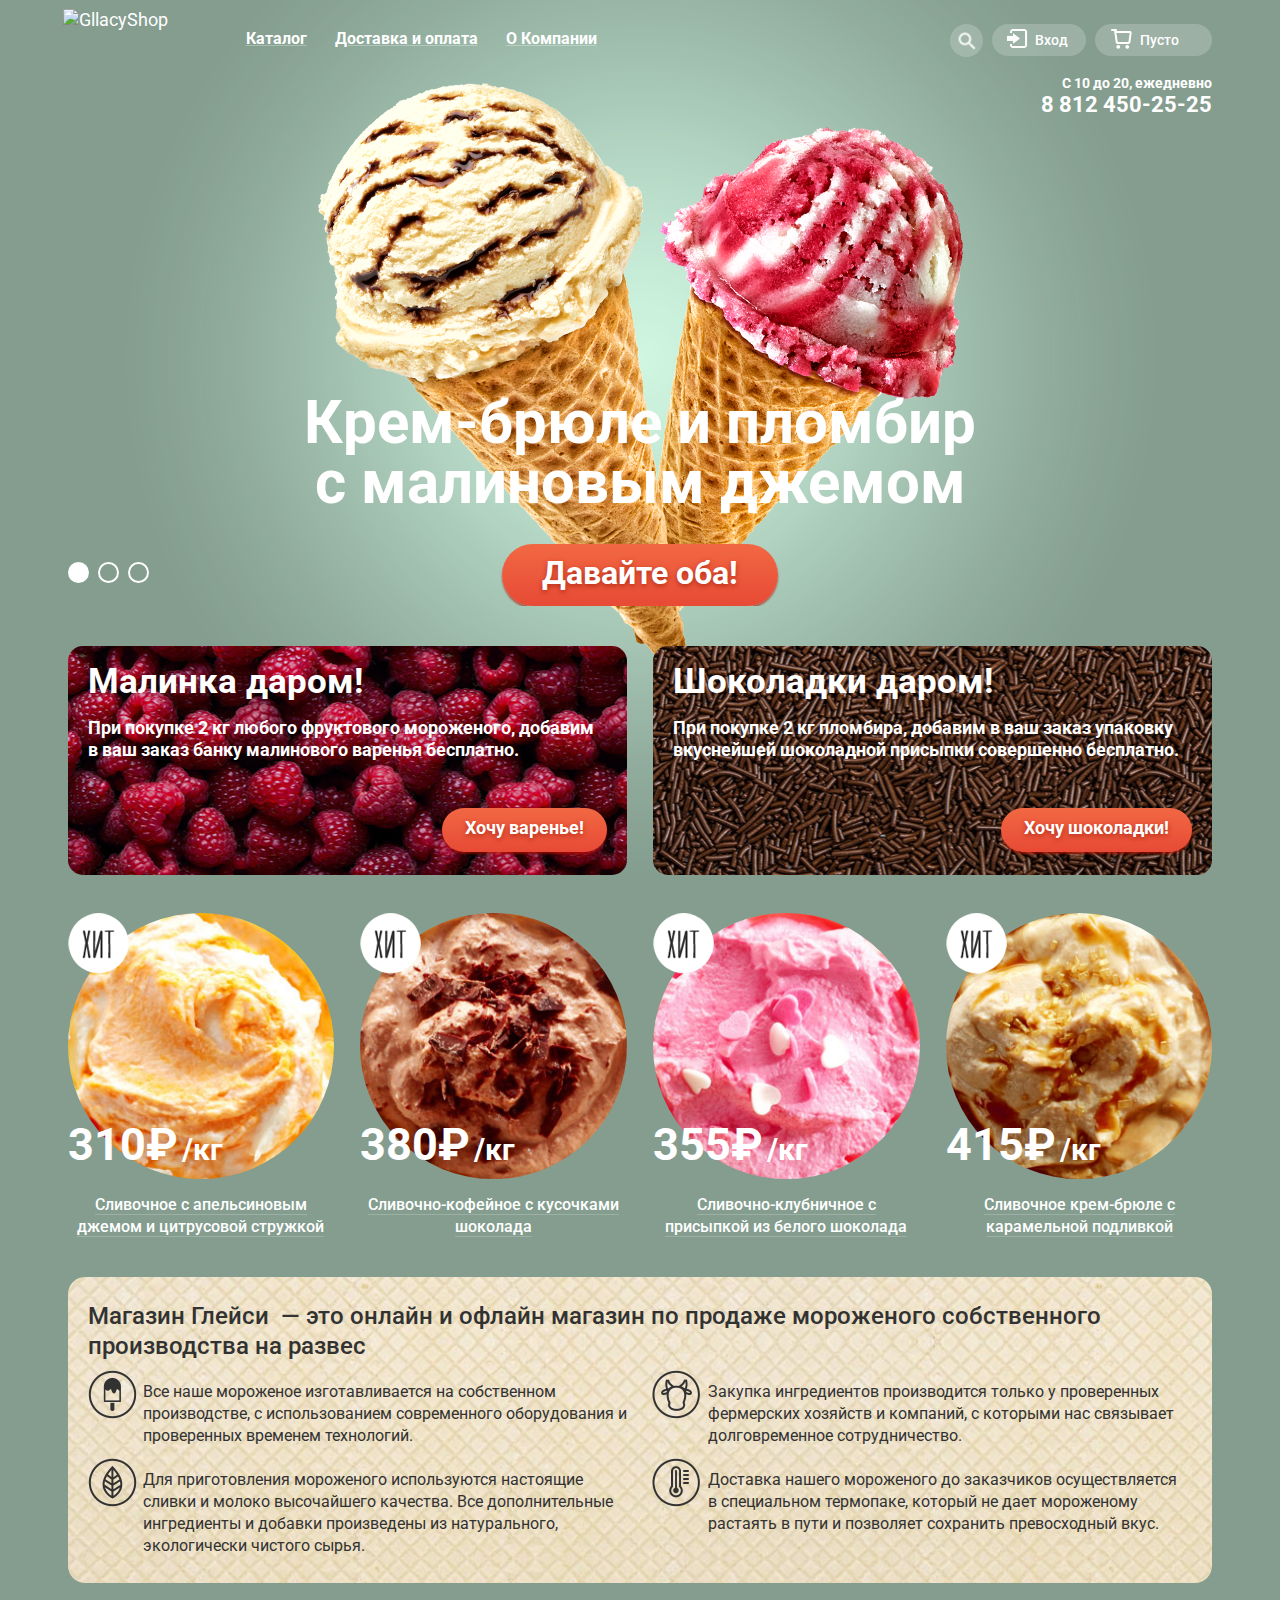
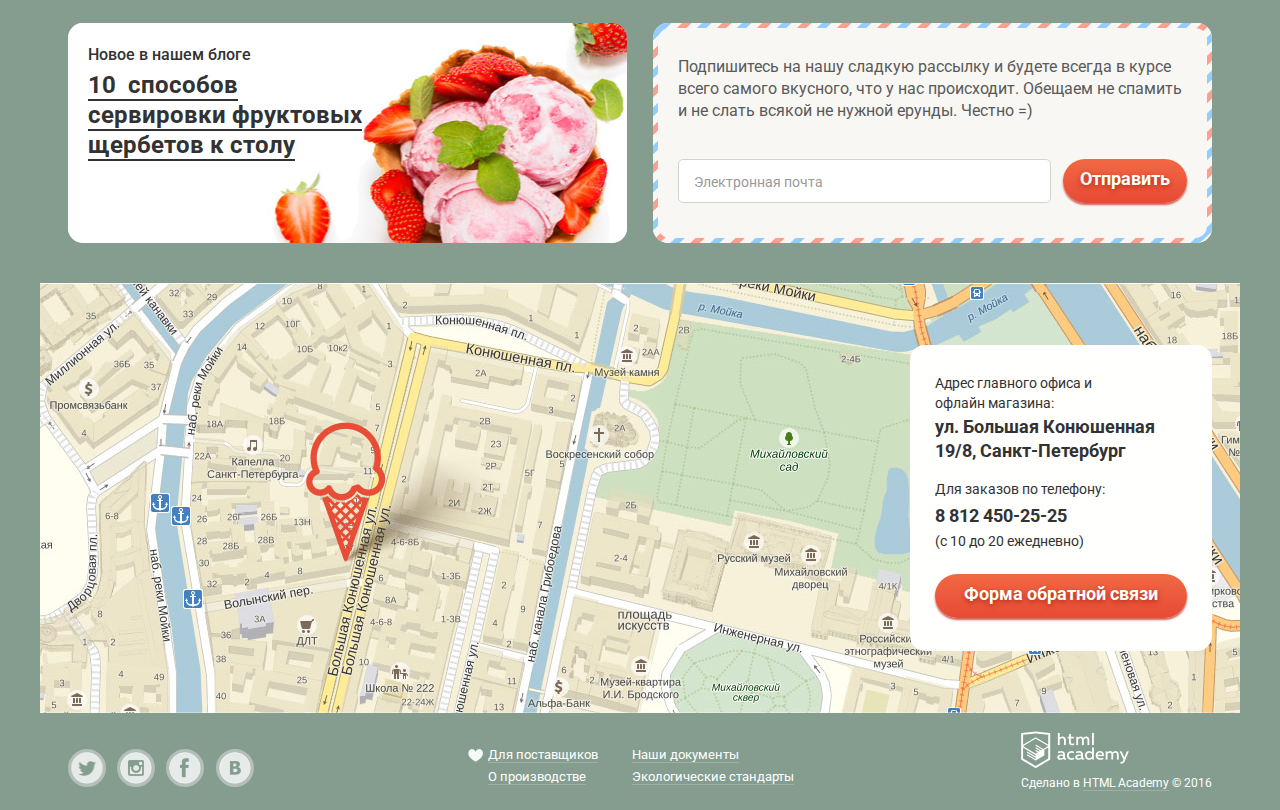
==== commit 5912033d: "final" ====
--- a/index.html
+++ b/index.html
@@ -1,339 +1,358 @@
 <!DOCTYPE html>
 <html lang="ru">
+
 <head>
 	<meta charset="utf-8">
 	<title>Gllacy</title>
+	<link href="https://fonts.googleapis.com/css?family=Roboto:400,500,700&amp;subset=cyrillic" rel="stylesheet" type="text/css">
 	<link rel="stylesheet" href="css/style.css">
 </head>
-<body>
-	<div class="page-wraper">
-		<header class="page-header">
-			<div class="page-header__logo">
-				<img src="img/Logo.svg" alt="GllacyShop">
-			</div>
-		<nav class="main-nav">
-			<ul class="main-nav__items">
-				<li class="main-nav__item">
-					<a href="/catalog.html" class="main-nav__link">Каталог</a>
-					<ul class="main-nav__popup">
-						<li class="main-nav__popup-item">
-							<a href="/" class="main-nav__popup-header">Новинки</a>
-						</li>
-						<li class="main-nav__popup-item">
-							<a href="/" class="main-nav__popup-link">Сливочное</a>
-						</li>
-						<li class="main-nav__popup-item">
-							<a href="/" class="main-nav__popup-link">Щербеты</a>
-						</li>
-						<li class="main-nav__popup-item">
-							<a href="/" class="main-nav__popup-link">Фруктовый лед</a>
-						</li>
-						<li class="main-nav__popup-item">
-							<a href="/" class="main-nav__popup-link">Мелорин</a>
-						</li>
-					</ul>
-				</li>
-				<li class="main-nav__item">
-					<a href="/" class="main-nav__link">Доставка и оплата</a>
-				</li>
-				<li class="main-nav__item">
-					<a href="/" class="main-nav__link">О компании</a>
-				</li>
-			</ul>
-		</nav>
-
-			<div class="page-header__search">
-				<span class="page-header__search-label">Поиск
-				</span>
-				<form class="page-header__search-form" id="search-form" action="/" method="get">
-					<input type="text" name="search-query" placeholder="Что ищем?">
-				</form>
-			</div>
-
-			<div class="page-header__user">
-				<div class="page-header__user-login">
-					<span class="page-header__label page-header__label--login">Вход</span>
-					<form class="login-form" id="login-form" action="/" method="post">
-						<input type="email" name="email" placeholder="Электронная почта">
-						<input type="password" name="password" placeholder="Пароль">
-						<input class="btn" type="submit" value="Войти">
-						<div class="login-form__link-items">
-						<a class="login-form__link-item" href="#">Забыли пароль?</a>
-						<a class="login-form__link-item" href="#">Новая регистрация</a>
-						</div>
-					</form>
-				</div>
-				<div class="page-header__user-basket">
-					<span class="page-header__label page-header__label--basket">Пусто</span>
-						<div class="page-header__basket-popup">
-						<table class="basket-table">
-							<caption class="visually-hidden">Товары в корзине:</caption>
-							<tbody>
-								<tr class="basket-table__item">
-									<td class="basket-table__col-control">
-										<button class="basket-table__btn basket-table__btn--remove">Удалить</button>
-									</td>
-									<td class="basket-table__col-preview">
-										<img src="img/basket-icon-1.png" alt="Пломбир с апельсиновым джемом">
-									</td>
-									<td class="basket-table__col-label">Пломбир с апельсиновым джемом</td>
-									<td class="basket-table__col-price">
-										<span class="basket-table__amount">1.5кг</span>x
-										<span class = "basket-table__price">200 руб.</span>
-									</td>
-									<td class="basket-table__col-sum">
-										<span class="basket-table__sum">300 руб.</span>
-									</td>
-								</tr>
-								<tr class="basket-table__item">
-									<td class="basket-table__col-control">
-										<button class="basket-table__btn basket-table__btn--remove">Удалить</button>
-									</td>
-
-									<td class="basket-table__col-preview">
-										<img src="img/basket-icon-2.png" alt="Клубничный пломбир с присыпкой из белого шоколада">
-									</td>
-									<td class="basket-table__col-label">
-										Клубничный пломбир с присыпкой из белого шоколада
-									</td>
-									<td class="basket-table__col-price">
-										<span class="basket-table__amount">1.5кг</span>x
-										<span class = "basket-table__price">300 руб.</span>
-									</td>
-									<td class="basket-table__col-sum">
-										<span class="basket-table__sum">450 руб.</span>
-									</td>
-								</tr>
-							</tbody>
-							<tfoot>
-								<tr class="basket-table__item basket-table__item--total">
-								<td colspan = "5">
-									<span class="basket-table__total">
-										750 руб.
-									</span>
-									<a class="btn" href="/">Оформить заказ</a>
-								</td>
-								</tr>
-							</tfoot>
-						</table>
-					</div>
-				</div>
-			</div>
-
-
-
-			<div class="page-header__contacts">	
-				<div class="page-header__contacts-days">С 10 до 20, ежедневно</div>
-				<div class="page-header__contacts-tel">8 812 450-25-25</div>
-			</div>
-		</header>
-
-		<main class="page-content">
-			<div class="promo-slider">
-				<input type="radio" name="promo-slider__toogle" id="btn-1" value="0" checked>
-				<input type="radio" name="promo-slider__toogle" id="btn-2" value="1">
-				<input type="radio" name="promo-slider__toogle" id="btn-3" value="2">
-				<div class="page-slider__controls">
-					<label for="btn-1"></label>
-					<label for="btn-2"></label>
-					<label for="btn-3"></label>
-				</div>
-			<div class="promo-slider__items">
-				<div class="promo-slider__item">
-					<h2>Крем брюле и пломбир с малиновым джемом</h2>
-					<img src="img/slide-1.png" width="647" height="584" alt="Крем брюле и пломбир с малиновым джемом">
-					<a href="#" class="btn promo-slider__btn">Давайте оба!</a>
-				</div>
-				<div class="promo-slider__item">
-					<h2>Шоколадный пломбир и лимонный сорбет</h2>
-					<img src="img/slide-2.png" width="644" height="582" alt="Шоколадный пломбир и лимонный сорбет">
-					<a href="#" class="btn promo-slider__btn">Давайте оба!</a>
-				</div>
-
-				<div class="promo-slider__item">
-					<h2>Пломбир с помадкой и клубничный щербет</h2>
-					<img src="img/slide-3.png" width="639" height="582" alt="Пломбир с помадкой и клубничный щербет">
-					<a href="#" class="btn promo-slider__btn">Давайте оба!</a>
-				</div>
-			</div>
-		</div>
-			<section class="promo-cards">
-				<h2 class="visually-hidden">Промо акции</h2>
-				<div class="promo-cards__item promo-cards__item--razz">
-					<div class="promo-cards__item-content">
-						<h3>Малинка даром!</h3>
-						<p>При покупке 2 кг любого фруктового мороженого, добавим в ваш заказ банку малинового варенья бесплатно.</p>
-						<a href="/" class="btn">Хочу варенье!</a>
-					</div>
-				</div>
-
-				<div class="promo-cards__item promo-cards__item--chcolate">
-					<div class="promo-cards__item-content">
-						<h3>Шоколадки даром!</h3>
-						<p>При покупке 2 кг пломбира, добавим в ваш заказ упаковку вкуснейшей шоколадной присыпки совершенно бесплатно.</p>
-						<a href="/" class="btn">Хочу шоколадки!</a>
-					</div>
-				</div>
-				</section>
-
-				<section class="promo-hits">
-					<h2 class="visually-hidden">Наши предложения</h2>
-					<div class="promo-hits__items">
-						<div class="product-item product-item--hit">
-							<div class="product-item__img-wrap">
-								<img class="product-item__img" src="img/ice-cream-1.jpg" width="267"  height="267" alt="Мороженное">
-							</div>
-							<div class="promo-hits__price">
-								<span class="promo-hits__cost">310 Р</span>
-								<span class="promo-hits__amount">/кг</span>
-							</div>
-							<p class="product-item__desc">Сливочное с апельсиновым джемом и цитрусовой стружкой</p>
-							<div class="product-item__hover-wrap product-item__hover-wrap--hidden">
-								<button class="btn product-item__btn">Быстрый просмотр</button>
-							</div>	
-						</div>
-					
-
-						<div class="product-item product-item--hit">
-							<div class="product-item__img-wrap">
-								<img class="product-item__img" src="img/ice-cream-2.jpg" width="267"  height="267" alt="Мороженное">
-							</div>
-							<div class="promo-hits__price">
-								<span class="promo-hits__cost">380 Р</span>
-								<span class="promo-hits__amount">/кг</span>
-							</div>
-							<p class="product-item__desc">Сливочно-кофейное с кусочками шоколада</p>
-							<div class="product-item__hover-wrap product-item__hover-wrap--hidden">
-								<button class="btn product-item__btn">Быстрый просмотр</button>
-							</div>	
-						</div>
-
-						<div class="product-item product-item--hit">
-							<div class="product-item__img-wrap">
-								<img class="product-item__img" src="img/ice-cream-3.jpg" width="267"  height="267" alt="Мороженное">
-							</div>
-							<div class="promo-hits__price">
-								<span class="promo-hits__cost">355 Р</span>
-								<span class="promo-hits__amount">/кг</span>
-							</div>
-							<p class="product-item__desc">Сливочно-клубничное с присыпкой из белого шоколада</p>
-							<div class="product-item__hover-wrap product-item__hover-wrap--hidden">
-								<button class="btn product-item__btn">Быстрый просмотр</button>
-							</div>	
-						</div>
-
-						<div class="product-item product-item--hit">
-							<div class="product-item__img-wrap">
-								<img class="product-item__img" src="img/ice-cream-4.jpg" width="267"  height="267" alt="Мороженное">
-							</div>
-							<div class="promo-hits__price">
-								<span class="promo-hits__cost">415 Р</span>
-								<span class="promo-hits__amount">/кг</span>
-							</div>
-								<p class="product-item__desc">Сливочное крем-брюле с карамельной подливкой</p>
-							<div class="product-item__hover-wrap product-item__hover-wrap--hidden">
-								<button class="btn product-item__btn">Быстрый просмотр</button>
-							</div>	
-						</div>
-					</div>
-				</section>
-
-				<section class="about-shop">
-					<h2>Магазин Глейси – это онлайн и офлайн магазин по продаже мороженного собственного производства на развес</h2>
-
-					<ul class="about-shop__items">
-
-						<li class="about-shop__item about-shop__item--icecream">
-						Все наше мороженое изготавливается на собственном производстве, с использованием современного оборудования и проверенных временем технологий.
-						</li>
-
-						<li class="about-shop__item about-shop__item--leaf">
-							Для приготовления мороженого используются настоящие сливки и молоко высочайшего качества. Все дополнительные ингредиенты и добавки произведены из натурального, экологически чистого сырья.
-						</li>
-
-						<li class="about-shop__item about-shop__item--cow">
-							Закупка ингредиентов  производится только у проверенных фермерских хозяйств и компаний, с которыми нас связывает долговременное сотрудничество.
-						</li>
-
-						<li class="about-shop__item about-shop__item--temp">
-							Доставка нашего мороженого до заказчиков осуществляется в специальном термопаке, который не дает мороженому растаять в пути и позволяет сохранить превосходный вкус.
-						</li>
-						
-					</ul>
-				</section>
-
-				<section class="notes">
-					<h2 class="visually-hidden">Заметки</h2>
-					<div class="notes__note-item notes__note-item--blog">
-						<h3 class="notes__note-title">Новое в нашем блоге</h3>
-						<a class="notes__note-link" href="/">10 способов сервировки фруктовых щербетов к столу</a>
-					</div>
-						
-					<div class="notes__note-item notes__note-item--subscribe">
-						<div class="notes__item-wrap">
-							<form class="subscribe-form" id="subscribe-form" action="/" method="get">
-								<div class="subscribe-form__label">Подпишитесь на нашу сладкую рассылку и будете всегда в курсе всего самого вкусного, что у нас происходит. Обещаем не спамить и не слать всякой не нужной ерунды. Честно =)</div>
-								<input type="email" name="email" placeholder="Электронная почта">
-								<input class="btn" type="submit" value="Отправить">
-							</form>
-						</div>
-					</div>
-				</section>
-				
-				<section class="contacts">
-				<h2 class="visually-hidden">Контакты</h2>
-					<img class="contacts__map" src="img/map.jpg" width="1200" height="430" alt="Мы на карте">
-					<div class="contacts__address">
-						<p>Адрес главного офиса и офлайн магазина:<br>
-						<strong>ул. Большая Конюшенная 19/8, Санкт-Петербург</strong>
-						</p>
-						<p>Для заказов по телефону:<br>
-						<strong>8 812 450-25-25</strong><br>
-						(с 10 до 20 ежедневно)
-						</p>
-						<a class="btn" href="/">Форма обратной связи</a>
-						</div>
-				</section>
-		</main>
-
-		<footer class="page-footer">
-			<section class="social">
-				<h2 class="visually-hidden">Мы в социальных сетях:</h2>
-					<a class="social__btn social__btn--tw" href="http://twitter.com">Твиттер</a>
-					<a class="social__btn social__btn--inst" href="https://www.instagram.com">Инстаграм</a>
-					<a class="social__btn social__btn--fb" href="http://facebook.com">Фейсбук</a>
-					<a class="social__btn social__btn--vk" href="http://vk.com">Вконтакте</a>
-			</section>
-				<div class="page-footer__nav">
-					<ul class="page-footer__nav-items">
-						<li class="page-footer__nav-item page-footer__nav-item--like">
-							<a class="page-footer__nav-link" href="#">Для поставщиков</a>
-						</li>
-
-						<li class="page-footer__nav-item">
-							<a class="page-footer__nav-link" href="#">О производстве</a>
-						</li>
-
-						<li class="page-footer__nav-item">
-							<a class="page-footer__nav-link" href="#">Наши документы</a>
-						</li>
-
-						<li class="page-footer__nav-item">
-							<a class="page-footer__nav-link" href="#">Экологические стандарты</a>
-						</li>
-
-					</ul>
-				</div>
-
-				<div class="page-footer__copyright">
-					<img class="page-footer__copyright-logo" src="img/logo-htmlacademy-small.png" width="108" height="38" alt="HTML Academy">
-						<div class="page-footer__copyright-label">
-						Сделано в <a class="page-footer__copyright-link" href="https://htmlacademy.ru">HTML Academy</a> © 2016
-						</div>
-				</div>
-
-		</footer>
-		</div>
-							
-	</body>
+
+<body class="nojs">
+  <input id="btn-1" type="radio" class="promo-slider__toggle" name="promo-slider__toggle" checked>
+  <input id="btn-2" type="radio" class="promo-slider__toggle" name="promo-slider__toggle">
+  <input id="btn-3" type="radio" class="promo-slider__toggle" name="promo-slider__toggle">
+ <div class="page-wrapper">
+    <div class="content-wrapper">
+      <header class="page-header">
+        <div class="page-header__logo">
+        	<img src="img/logo.svg" width="154" height="64" alt="GllacyShop">
+        </div>
+ 		<nav class="main-nav">
+          <ul class="main-nav__items">
+            <li class="main-nav__item">
+              <a href="#" class="main-nav__link">
+                Каталог
+              </a>
+              <div class="main-nav__popup-wrap">
+                <ul class="main-nav__popup">
+                  <li class="main-nav__popup-item">
+                    <a class="main-nav__popup-link  main-nav__popup-link--title">Новинки</a>
+                  </li>
+                  <li class="main-nav__popup-item">
+                    <a href="catalog.html" class="main-nav__popup-link">Сливочное</a>
+                  </li>
+                  <li class="main-nav__popup-item">
+                    <a href="#" class="main-nav__popup-link">Щербеты</a>
+                  </li>
+                  <li class="main-nav__popup-item">
+                    <a href="#" class="main-nav__popup-link">Фруктовый лёд</a>
+                  </li>
+                  <li class="main-nav__popup-item">
+                    <a href="#" class="main-nav__popup-link">Мелорин</a>
+                  </li>
+                </ul>
+              </div>
+            </li>
+            <li class="main-nav__item">
+              <a href="#" class="main-nav__link">
+                Доставка и оплата
+              </a>
+            </li>
+            <li class="main-nav__item">
+              <a href="#" class="main-nav__link">
+                О Компании
+              </a>
+            </li>
+          </ul>
+        </nav>
+        <div class="page-header__btn  page-header__btn--search">
+          Поиск
+          <div class="page-header__popup-wrap  page-header__popup-wrap--extra-space">
+            <form class="page-header__search-form" id="search-form" action="/" method="get">
+              <input type="text" name="search-query" placeholder="Что ищем?">
+            </form>
+          </div>
+        </div>
+        <div class="page-header__user">
+          <div class="page-header__btn  page-header__btn--login">
+            Вход
+            <div class="page-header__popup-wrap">
+              <form class="login-form" id="login-form" action="/" method="post">
+                <input type="email" name="email" placeholder="Электронная почта">
+                <input type="password" name="password" placeholder="Пароль">
+                <input class="btn" type="submit" value="Войти">
+                <div class="login-form__links">
+                  <a class="login-form__link" href="#">
+                    <span class="login-form__link-content">Забыли пароль?</span>
+                  </a>
+                  <a class="login-form__link" href="#">
+                    <span class="login-form__link-content">Новая регистрация</span>
+                  </a>
+                </div>
+              </form>
+            </div>
+          </div>
+          <div class="page-header__btn  page-header__btn--basket">
+            Пусто
+          </div>
+        </div>
+        <div class="page-header__contacts">
+          <div class="page-header__contacts-days">С 10 до 20, ежедневно </div>
+          <div class="page-header__contacts-tel">8 812 450-25-25</div>
+        </div>
+      </header>
+      <main class="page-content">
+        <div class="promo-slider">
+          <div class="promo-slider__slides">
+            <div class="promo-slider__slide" id="promo-slide-1">
+              <h2 class="promo-slider__slide-title">Крем-брюле и пломбир с малиновым джемом</h2>
+              <a href="#" class="btn  btn--large">Давайте оба!</a>
+            </div>
+            <div class="promo-slider__slide" id="promo-slide-2">
+              <h2 class="promo-slider__slide-title">Шоколадный пломбир и лимонный сорбет</h2>
+              <a href="#" class="btn  btn--large">Давайте оба!</a>
+            </div>
+            <div class="promo-slider__slide" id="promo-slide-3">
+              <h2 class="promo-slider__slide-title  promo-slider__slide-title--tiny">Пломбир с помадкой и клубничный щербет</h2>
+              <a href="#" class="btn  btn--large">Давайте оба!</a>
+            </div>
+          </div>
+          <div class="promo-slider__controls">
+            <label for="btn-1"></label>
+            <label for="btn-2"></label>
+            <label for="btn-3"></label>
+          </div>
+        </div>
+        <section class="promo-cards">
+          <h2 class="visually-hidden">Промо акции</h2>
+          <div class="promo-cards__items">
+            <div class="promo-cards__item  promo-cards__item--razz">
+              <div class="promo-cards__item-content">
+                <h3>Малинка даром!</h3>
+                <p>При покупке 2 кг любого фруктового мороженого, добавим в ваш заказ банку малинового варенья бесплатно.</p>
+                <a href="/" class="btn">Хочу варенье!</a>
+              </div>
+            </div>
+            <div class="promo-cards__item  promo-cards__item--chocolate">
+              <div class="promo-cards__item-content">
+                <h3>Шоколадки даром!</h3>
+                <p>При покупке 2 кг пломбира, добавим в ваш заказ упаковку вкуснейшей шоколадной присыпки совершенно бесплатно.</p>
+                <a href="/" class="btn">Хочу шоколадки!</a>
+              </div>
+            </div>
+          </div>
+        </section>
+        <section class="promo-hits">
+          <h2 class="visually-hidden">Наши предложения</h2>
+          <div class="promo-hits__items">
+            <div class="product-item">
+              <div class="product-item__preview  product-item__preview--hit">
+                <div class="product-item__img-wrap">
+                  <img class="product-item__img" src="img/ice-cream-1.jpg" width="600" height="600" alt="Мороженое">
+                </div>
+                <div class="product-item__price">
+                  <span class="product-item__cost">310&#8381;</span>
+                  <span class="product-item__amount">/кг</span>
+                </div>
+              </div>
+              <div class="product-item__desc">
+                <a href="#" class="product-item__link">
+                  <span class="product-item__link-content">Сливочное с апельсиновым джемом и цитрусовой стружкой</span>
+                </a>
+              </div>
+              <div class="product-item__hover-wrap">
+                <a class="btn  product-item__btn" href="#">Быстрый просмотр</a>
+              </div>
+            </div>
+            <div class="product-item">
+              <div class="product-item__preview  product-item__preview--hit">
+                <div class="product-item__img-wrap">
+                  <img class="product-item__img" src="img/ice-cream-2.jpg" width="267" height="267" alt="Мороженое">
+                </div>
+                <div class="product-item__price">
+                  <span class="product-item__cost">380&#8381;</span>
+                  <span class="product-item__amount">/кг</span>
+                </div>
+              </div>
+              <div class="product-item__desc">
+                <a href="#" class="product-item__link">
+                  <span class="product-item__link-content">Сливочно-кофейное с кусочками шоколада</span>
+                </a>
+              </div>
+              <div class="product-item__hover-wrap">
+                <a class="btn  product-item__btn" href="#">Быстрый просмотр</a>
+              </div>
+            </div>
+            <div class="product-item">
+              <div class="product-item__preview  product-item__preview--hit">
+                <div class="product-item__img-wrap">
+                  <img class="product-item__img" src="img/ice-cream-3.jpg" width="267" height="267" alt="Мороженое">
+                </div>
+                <div class="product-item__price">
+                  <span class="product-item__cost">355&#8381;</span>
+                  <span class="product-item__amount">/кг</span>
+                </div>
+              </div>
+              <div class="product-item__desc">
+                <a href="#" class="product-item__link">
+                  <span class="product-item__link-content">Сливочно-клубничное с присыпкой из белого шоколада</span>
+                </a>
+              </div>
+              <div class="product-item__hover-wrap">
+                <a class="btn  product-item__btn" href="#">Быстрый просмотр</a>
+              </div>
+            </div>
+            <div class="product-item">
+              <div class="product-item__preview  product-item__preview--hit">
+                <div class="product-item__img-wrap">
+                  <img class="product-item__img" src="img/ice-cream-4.jpg" width="267" height="267" alt="Мороженое">
+                </div>
+                <div class="product-item__price">
+                  <span class="product-item__cost">415&#8381;</span>
+                  <span class="product-item__amount">/кг</span>
+                </div>
+              </div>
+              <div class="product-item__desc">
+                <a href="#" class="product-item__link">
+                  <span class="product-item__link-content">Сливочное крем-брюле с карамельной подливкой</span>
+                </a>
+              </div>
+              <div class="product-item__hover-wrap">
+                <a class="btn  product-item__btn" href="#">Быстрый просмотр</a>
+              </div>
+            </div>
+          </div>
+        </section>
+        <section class="about-shop">
+          <h2>Магазин Глейси&ensp;— это онлайн и офлайн магазин по продаже мороженого собственного производства на развес</h2>
+          <ul class="about-shop__items">
+            <li class="about-shop__item  about-shop__item--icecream">Все наше мороженое изготавливается на собственном производстве, с использованием современного оборудования и проверенных временем технологий.
+            </li>
+            <li class="about-shop__item  about-shop__item--cow">Закупка ингредиентов производится только у проверенных фермерских хозяйств и компаний, с которыми нас связывает долговременное сотрудничество.
+            </li>
+            <li class="about-shop__item  about-shop__item--leaf">Для приготовления мороженого используются настоящие сливки и молоко высочайшего качества. Все дополнительные ингредиенты и добавки произведены из натурального, экологически чистого сырья.
+            </li>
+            <li class="about-shop__item  about-shop__item--temp">Доставка нашего мороженого до заказчиков осуществляется в&nbsp;специальном термопаке, который не дает мороженому растаять в пути и позволяет сохранить превосходный вкус.
+            </li>
+          </ul>
+        </section>
+        <section class="widgets">
+          <h2 class="visually-hidden">Виджеты</h2>
+          <div class="widgets__items">
+            <div class="widgets__item">
+              <div class="blog-widjet">
+                <h3 class="blog-widjet__title">Новое в нашем блоге</h3>
+                <div class="blog-widjet__content">
+                  <a class="blog-widjet__link" href="#">
+                    <span class="blog-widjet__link-content">10&ensp;способов сервировки фруктовых щербетов к столу</span></a>
+                </div>
+              </div>
+            </div>
+            <div class="widgets__item">
+              <div class="subscribe-widjet">
+                <form class="subscribe-widjet__form" id="subscribe-form" action="/" method="get">
+                  <div class="subscribe-widjet__content">
+                    Подпишитесь на нашу сладкую рассылку и&nbsp;будете всегда в курсе всего самого вкусного, что у нас происходит. Обещаем не спамить и не слать всякой не нужной ерунды. Честно =)
+                  </div>
+                  <input type="email" name="subscribe-email" placeholder="Электронная почта" required>
+                  <input class="btn  btn--tiny" type="submit" value="Отправить">
+                </form>
+              </div>
+            </div>
+          </div>
+        </section>
+        <section class="contacts">
+          <h2 class="visually-hidden">Контакты</h2>
+          <div class="contacts__map-wrap">
+            <div id="yandex-map" class="contacts__map contacts__map--yandex"></div>
+          </div>
+          <div class="contacts__address">
+            <p>Адрес главного офиса и
+              <br> офлайн магазина:
+              <br>
+              <strong>ул. Большая Конюшенная 19/8, Санкт-Петербург</strong>
+            </p>
+            <p>Для заказов по телефону:
+              <br>
+              <b>8 812 450-25-25</b>
+              <br> (с 10 до 20 ежедневно)
+            </p>
+            <a class="btn  contacts__btn-feedback" href="feedback.html">Форма обратной связи</a>
+          </div>
+        </section>
+      </main>
+      <footer class="page-footer">
+        <section class="social-links">
+          <h2 class="visually-hidden">Мы в социальных сетях:</h2>
+          <div class="social-links__items">
+            <a class="social-links__item  social-links__item--tw" target="blank" href="http://twitter.com">Твиттер</a>
+            <a class="social-links__item  social-links__item--inst" target="blank" href="https://www.instagram.com">Инстаграм</a>
+            <a class="social-links__item  social-links__item--fb" target="blank" href="http://facebook.com">Фейсбук</a>
+            <a class="social-links__item  social-links__item--vk" target="blank" href="http://vk.com">Вконтакте</a>
+          </div>
+        </section>
+        <div class="page-footer__nav">
+          <div class="page-footer__nav-col">
+            <ul class="page-footer__nav-items">
+              <li class="page-footer__nav-item  page-footer__nav-item--like">
+                <a class="page-footer__link" href="#">
+                  <span class="page-footer__link-content">Для поставщиков</span>
+                </a>
+              </li>
+              <li class="page-footer__nav-item">
+                <a class="page-footer__link" href="#">
+                  <span class="page-footer__link-content">О производстве</span>
+                </a>
+              </li>
+            </ul>
+          </div>
+          <div class="page-footer__nav-col">
+            <ul class="page-footer__nav-items">
+              <li class="page-footer__nav-item">
+                <a class="page-footer__link" href="#">
+                  <span class="page-footer__link-content">Наши документы</span>
+                </a>
+              </li>
+              <li class="page-footer__nav-item">
+                <a class="page-footer__link" href="#">
+                  <span class="page-footer__link-content">Экологические стандарты</span>
+                </a>
+              </li>
+            </ul>
+          </div>
+        </div>
+        <div class="page-footer__copyright">
+          <img class="page-footer__copyright-logo" src="img/htmacademy-logo.png" width="108" height="38" alt="HTML Academy">
+          <div class="page-footer__copyright-label">
+            Сделано в
+            <a class="page-footer__link" href="https://htmlacademy.ru">
+              <span class="page-footer__link-content">HTML Academy</span>
+            </a> © 2016
+          </div>
+        </div>
+      </footer>
+    </div>
+    <div class="overlay"></div>
+    <div class="modal-content  modal-content--feedback">
+      <div class="modal-content__title">
+        Мы обязательно вам ответим!
+      </div>
+      <button class="modal-content__btn-close" type="button" title="Закрыть">Закрыть</button>
+      <div class="modal-content__content-wrap">
+        <form class="feedback-form" id="feedback-form" action="/" method="post">
+          <div class="input-wrap">
+            <input id="user-name" type="text" name="user-name" placeholder="Как вас зовут?" required>
+            <label for="user-name">Как вас зовут?</label>
+          </div>
+          <div class="input-wrap">
+            <input id="user-email" type="text" name="user-email" placeholder="Ваша почта для ответа?" required>
+            <label for="user-email">Ваша почта для ответа?</label>
+          </div>
+          <div class="input-wrap">
+            <textarea id="user-message" name="message" placeholder="Напишите что-нибудь..." required></textarea>
+            <label for="user-message">Напишите что-нибудь...</label>
+          </div>
+          <input class="btn" type="submit" value="Отправить">
+        </form>
+      </div>
+    </div>
+  </div>
+  <script type="text/javascript" charset="utf-8" async src="https://api-maps.yandex.ru/services/constructor/1.0/js/?sid=u-TmgPMIkJufk4YcZJWSAvN0k2UgaezH&amp;id=yandex-map&amp;width=1200&amp;height=430&amp;lang=ru_RU&amp;sourceType=constructor&amp;scroll=false"></script>
+  <script src="js/script.js"></script>
+</body>
+
 </html>
+
+		
+
